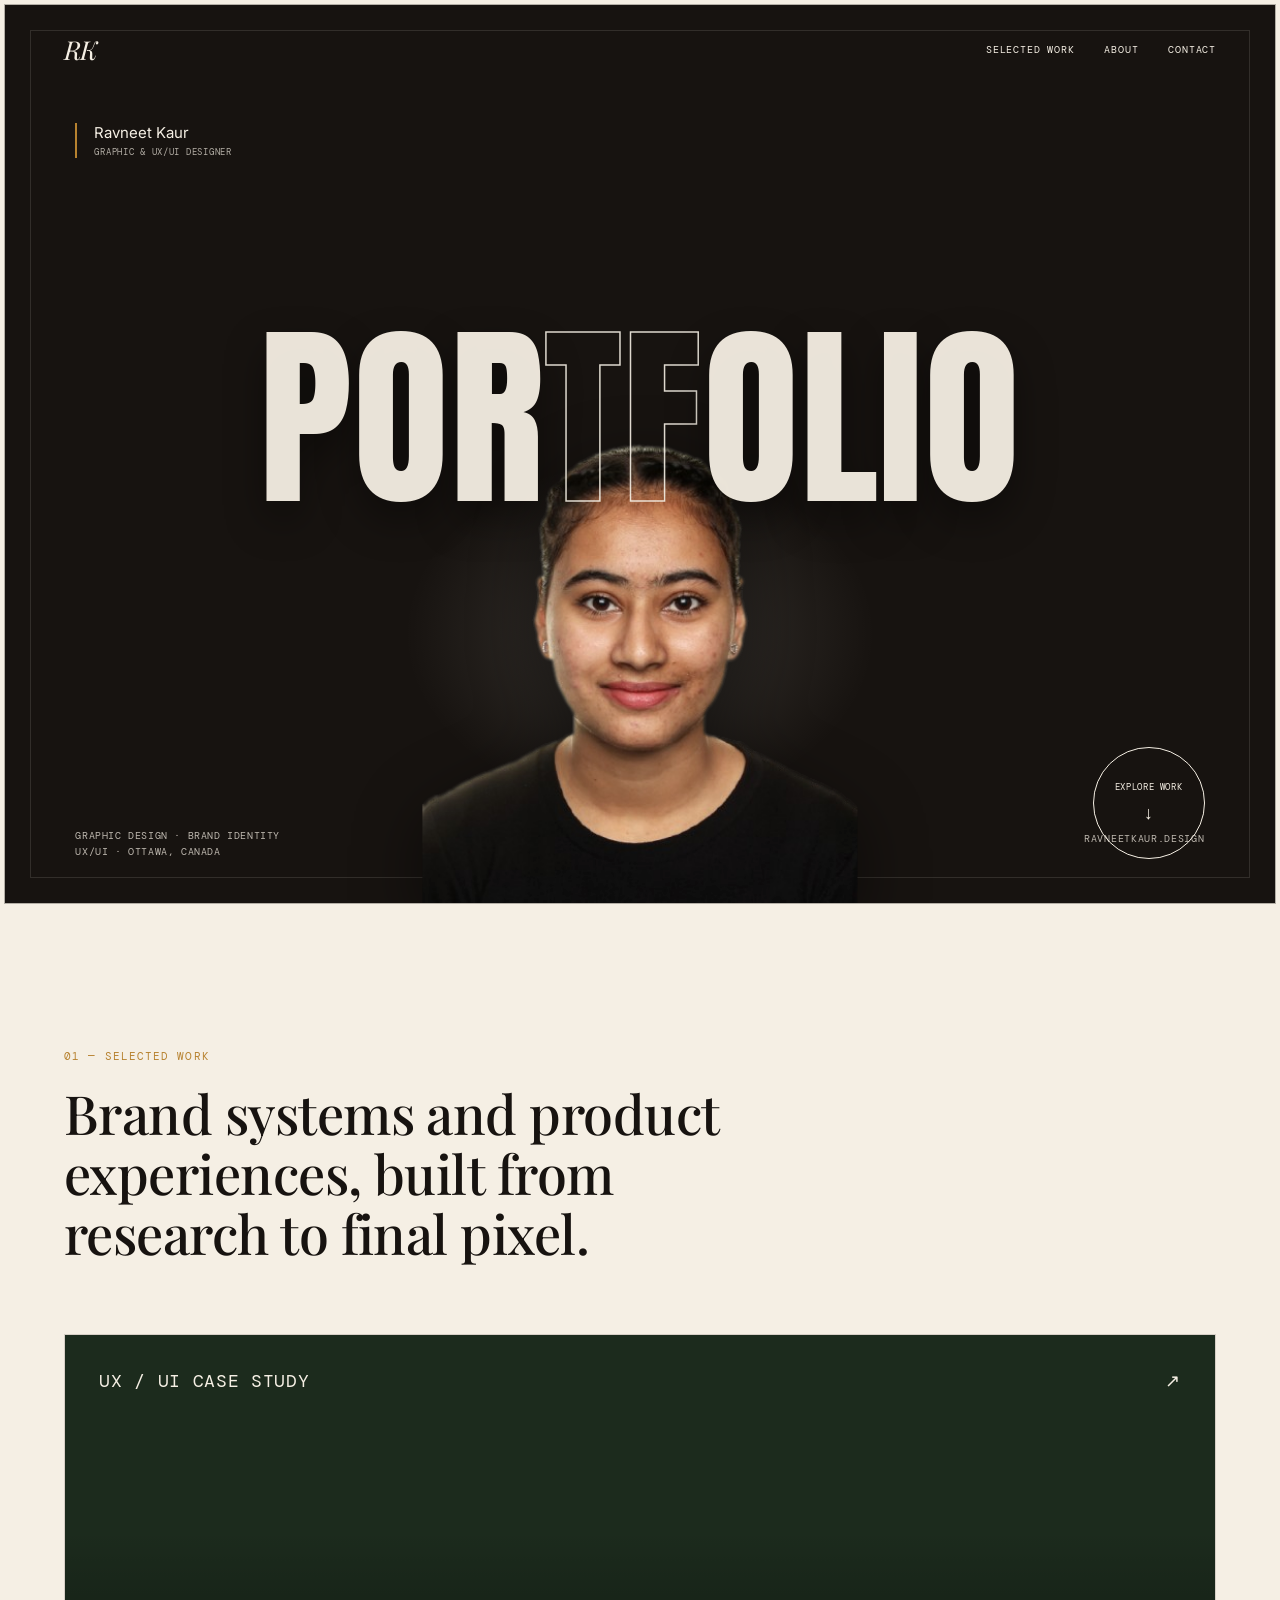
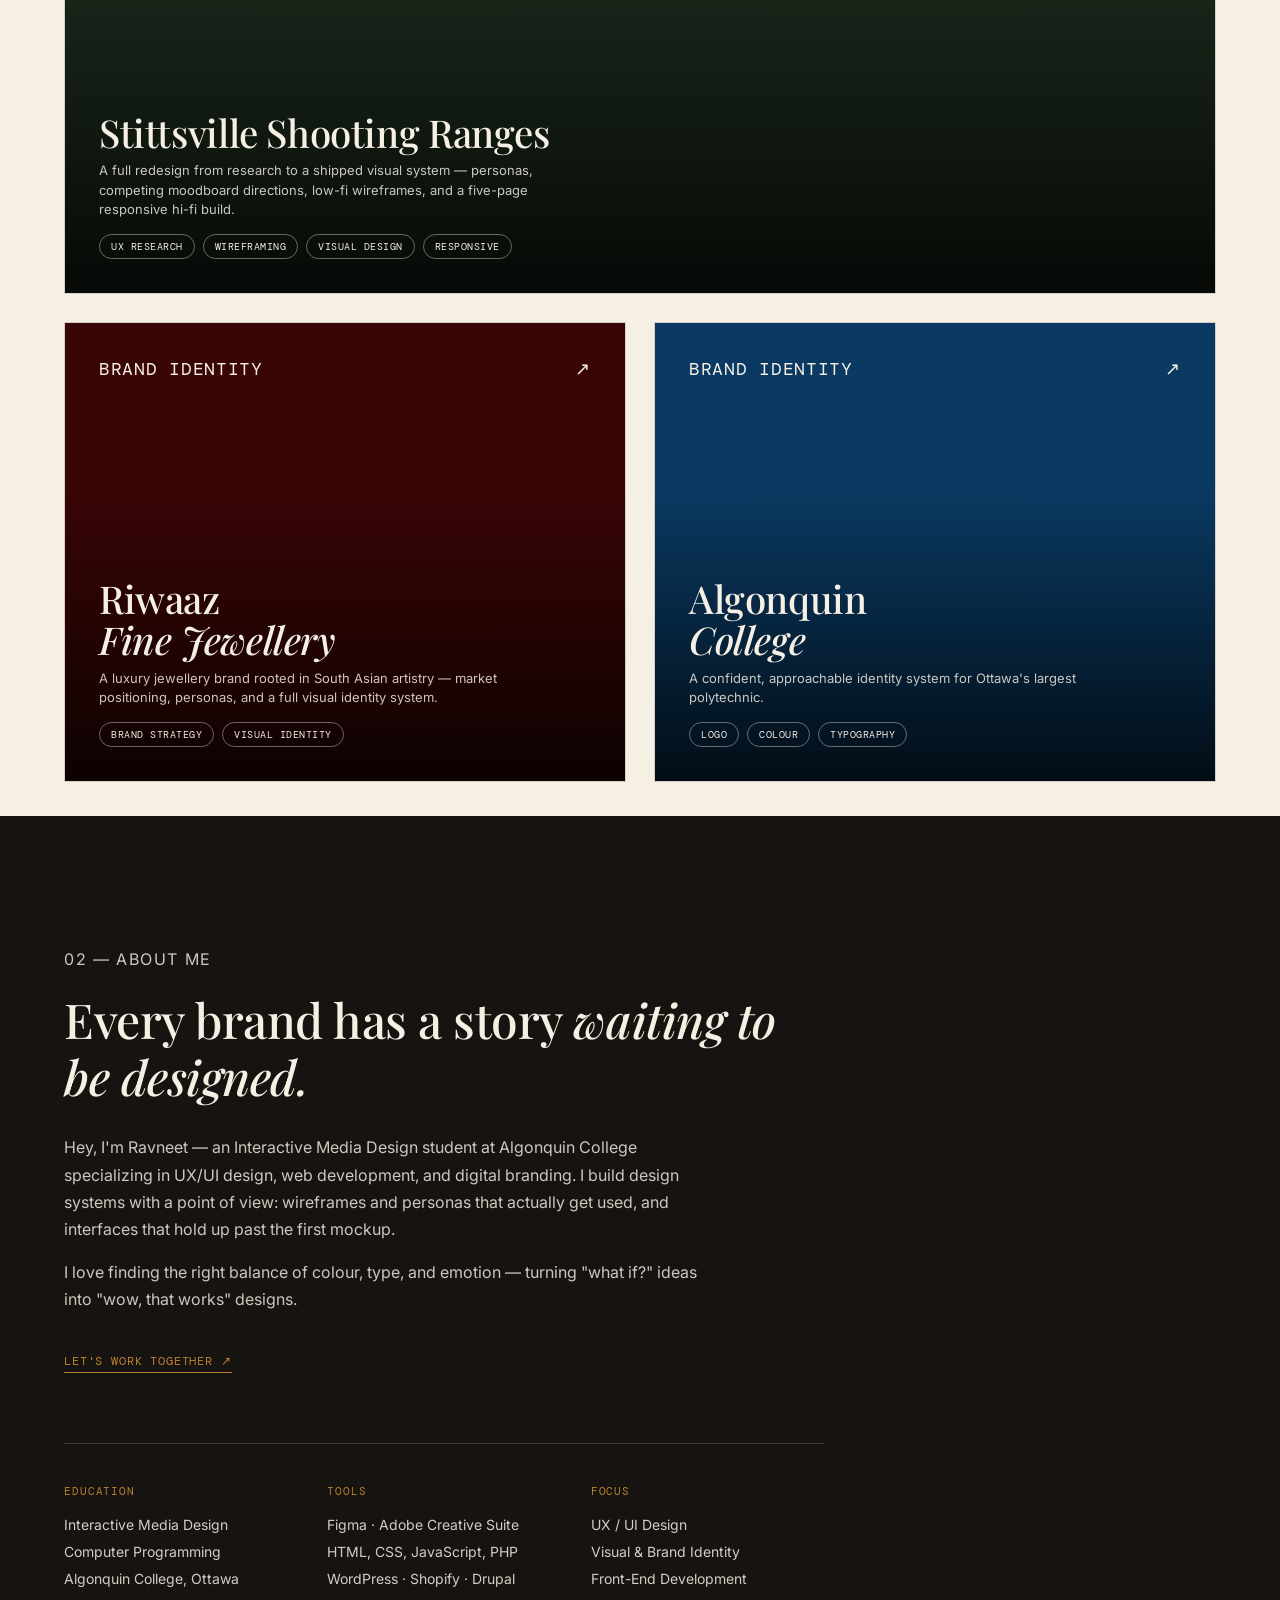
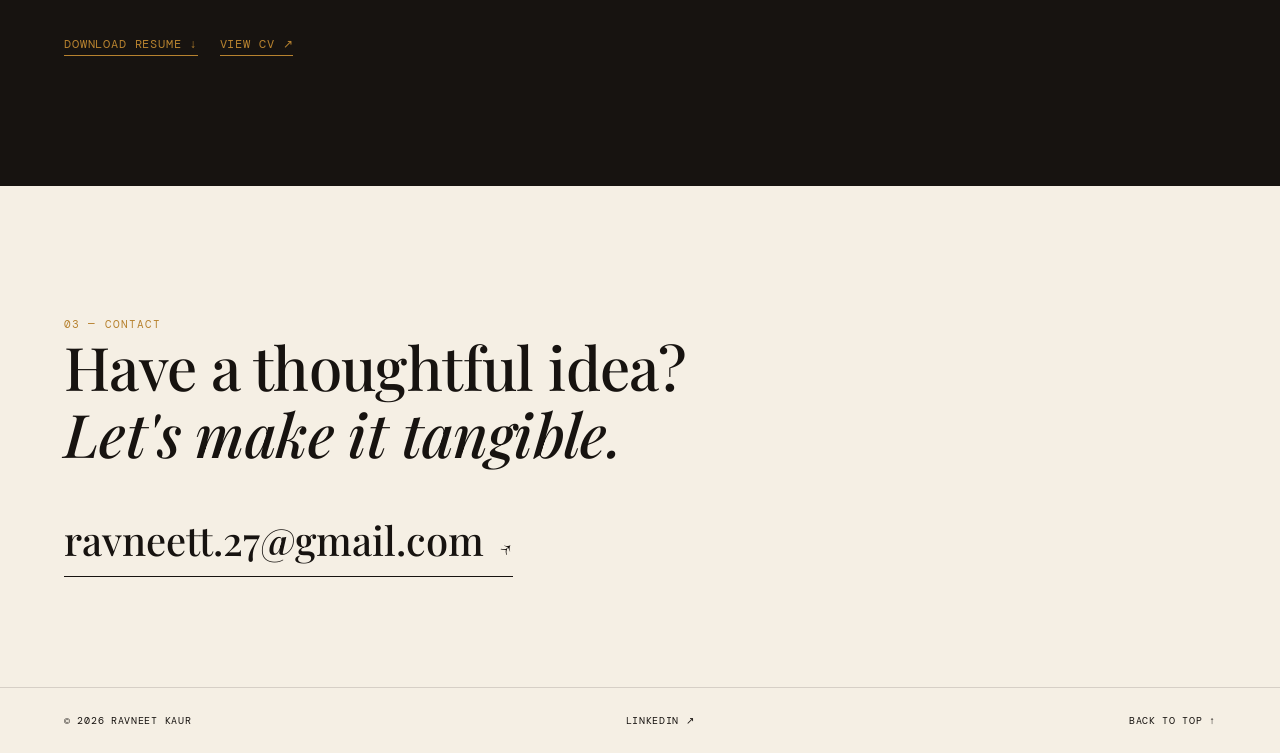
==== index.html @ 86ed1979 "another changes" ====
<!doctype html>
<html lang="en">
  <head>
    <meta charset="UTF-8" />
    <meta name="viewport" content="width=device-width, initial-scale=1.0" />
    <meta name="description" content="Ravneet Kaur — Graphic & UX/UI Designer in Ottawa." />
    <title>Ravneet Kaur — Graphic &amp; UX/UI Designer</title>
    <link rel="stylesheet" href="styles.css" />
  </head>
  <body>
    <header class="site-header is-dark">
      <a class="monogram" href="#top" aria-label="Ravneet Kaur home">RK</a>
      <button class="menu-toggle" aria-expanded="false" aria-controls="site-nav">Menu</button>
      <nav id="site-nav" class="site-nav" aria-label="Primary navigation">
        <a href="#work">Selected work</a>
        <a href="#about">About</a>
        <a href="#contact">Contact</a>
      </nav>
    </header>

    <main id="top">
      <section class="hero" aria-labelledby="hero-title">
        <p class="hero-kicker">Ravneet Kaur <span>Graphic &amp; UX/UI Designer</span></p>
        <h1 id="hero-title" class="hero-title">Por<span class="pt-outline">tf</span>olio</h1>
        <div class="hero-portrait">
          <img src="assets/ravneet-kaur-hero-cutout.png" alt="Portrait of Ravneet Kaur." />
        </div>
        <div class="hero-footer">
          <p>Graphic design · Brand identity<br />UX/UI · Ottawa, Canada</p>
          <a class="circle-link" href="#work">Explore work <span aria-hidden="true">↓</span></a>
        </div>
        <p class="hero-url">ravneetkaur.design</p>
      </section>

      <section id="work" class="work-section" aria-labelledby="work-title">
        <div class="section-heading">
          <p class="eyebrow">01 — Selected work</p>
          <h2 id="work-title">Brand systems and product experiences, built from research to final pixel.</h2>
        </div>

        <div class="work-grid">
          <a class="work-card wc-stittsville" href="work/stittsville-shooting-ranges.html">
            <div class="work-card-top">
              <span>UX / UI Case Study</span>
              <span aria-hidden="true">↗</span>
            </div>
            <div>
              <h3>Stittsville Shooting Ranges</h3>
              <p>A full redesign from research to a shipped visual system — personas, competing moodboard directions, low-fi wireframes, and a five-page responsive hi-fi build.</p>
              <div class="work-card-tags">
                <span>UX Research</span>
                <span>Wireframing</span>
                <span>Visual Design</span>
                <span>Responsive</span>
              </div>
            </div>
          </a>

          <a class="work-card wc-riwaaz" href="work/riwaaz.html">
            <div class="work-card-top">
              <span>Brand Identity</span>
              <span aria-hidden="true">↗</span>
            </div>
            <div>
              <h3>Riwaaz<br /><em>Fine Jewellery</em></h3>
              <p>A luxury jewellery brand rooted in South Asian artistry — market positioning, personas, and a full visual identity system.</p>
              <div class="work-card-tags">
                <span>Brand Strategy</span>
                <span>Visual Identity</span>
              </div>
            </div>
          </a>

          <a class="work-card wc-algonquin" href="work/algonquin-college.html">
            <div class="work-card-top">
              <span>Brand Identity</span>
              <span aria-hidden="true">↗</span>
            </div>
            <div>
              <h3>Algonquin<br /><em>College</em></h3>
              <p>A confident, approachable identity system for Ottawa's largest polytechnic.</p>
              <div class="work-card-tags">
                <span>Logo</span>
                <span>Colour</span>
                <span>Typography</span>
              </div>
            </div>
          </a>
        </div>
      </section>

      <section id="about" class="about-section" aria-labelledby="about-title">
        <div class="about-copy">
          <p class="eyebrow">02 — About me</p>
          <h2 id="about-title">Every brand has a story <em>waiting to be designed.</em></h2>
          <p>Hey, I'm Ravneet — an Interactive Media Design student at Algonquin College specializing in UX/UI design, web development, and digital branding. I build design systems with a point of view: wireframes and personas that actually get used, and interfaces that hold up past the first mockup.</p>
          <p>I love finding the right balance of colour, type, and emotion — turning "what if?" ideas into "wow, that works" designs.</p>
          <a class="text-link" href="mailto:ravneett.27@gmail.com">Let's work together <span>↗</span></a>

          <div class="about-meta">
            <div>
              <h4>Education</h4>
              <ul>
                <li>Interactive Media Design</li>
                <li>Computer Programming</li>
                <li>Algonquin College, Ottawa</li>
              </ul>
            </div>
            <div>
              <h4>Tools</h4>
              <ul>
                <li>Figma · Adobe Creative Suite</li>
                <li>HTML, CSS, JavaScript, PHP</li>
                <li>WordPress · Shopify · Drupal</li>
              </ul>
            </div>
            <div>
              <h4>Focus</h4>
              <ul>
                <li>UX / UI Design</li>
                <li>Visual &amp; Brand Identity</li>
                <li>Front-End Development</li>
              </ul>
            </div>
          </div>

          <div class="document-links" aria-label="Professional documents">
            <a class="text-link" href="assets/ravneet-kaur-resume.pdf" target="_blank" rel="noopener">Download resume <span>↓</span></a>
            <a class="text-link" href="assets/ravneet-kaur-cv.pdf" target="_blank" rel="noopener">View CV <span>↗</span></a>
          </div>
        </div>
      </section>

      <section id="contact" class="contact-section" aria-labelledby="contact-title">
        <p class="eyebrow">03 — Contact</p>
        <h2 id="contact-title">Have a thoughtful idea?<br /><em>Let's make it tangible.</em></h2>
        <a class="contact-email" href="mailto:ravneett.27@gmail.com">ravneett.27@gmail.com <span>↗</span></a>
      </section>
    </main>

    <footer>
      <p>© <span id="year"></span> Ravneet Kaur</p>
      <a href="https://www.linkedin.com/in/ravneetkaur2709" target="_blank" rel="noopener">LinkedIn <span>↗</span></a>
      <a href="#top">Back to top ↑</a>
    </footer>
    <script src="script.js"></script>
  </body>
</html>
---- styles.css ----
@import url('https://fonts.googleapis.com/css2?family=Anton&family=Playfair+Display:ital,wght@0,400..900;1,400..900&family=Inter:ital,wght@0,300..800;1,300..800&family=DM+Mono:wght@400;500&display=swap');

:root {
    --ink: #171310;
    --paper: #f5efe4;
    --paper-dim: #ece4d4;
    --gold: #b7822f;
    --line: rgba(23, 19, 16, .14);
    --display: "Playfair Display", Georgia, serif;
    --hero-display: "Anton", "Arial Narrow", Impact, sans-serif;
    --sans: "Inter", "Helvetica Neue", Arial, sans-serif;
    --mono: "DM Mono", monospace;
}

* {
    box-sizing: border-box;
}

html {
    scroll-behavior: smooth;
}

body {
    margin: 0;
    background: var(--paper);
    color: var(--ink);
    font-family: var(--sans);
    font-size: 16px;
    overflow-x: hidden;
}

a {
    color: inherit;
    text-decoration: none;
}

img {
    max-width: 100%;
    display: block;
}

h1, h2, h3, h4, p {
    margin-top: 0;
}

h1, h2, h3, h4 {
    font-family: var(--display);
    font-weight: 500;
    letter-spacing: -.01em;
}

em {
    font-style: italic;
    font-weight: 500;
}

.eyebrow {
    font-family: var(--mono);
    font-size: 11px;
    letter-spacing: .1em;
    line-height: 1.5;
    text-transform: uppercase;
    margin: 0;
    color: var(--gold);
}

/* ---------- Header ---------- */

.site-header {
    min-height: 90px;
    padding: 24px 5vw;
    display: flex;
    align-items: center;
    justify-content: space-between;
    position: absolute;
    width: 100%;
    z-index: 20;
}

.site-header.is-dark {
    color: var(--paper);
}

.site-header.is-static {
    position: static;
    color: var(--ink);
    border-bottom: 1px solid var(--line);
}

.monogram {
    font-family: var(--display);
    font-size: 26px;
    font-style: italic;
    letter-spacing: -1px;
}

.site-nav {
    display: flex;
    gap: 30px;
    font-family: var(--mono);
    font-size: 10px;
    text-transform: uppercase;
    letter-spacing: .08em;
}

.site-nav a:hover,
footer a:hover {
    color: var(--gold);
}

.menu-toggle {
    display: none;
}

/* ---------- Buttons / links ---------- */

.text-link {
    display: inline-flex;
    align-items: center;
    gap: 8px;
    font: 12px var(--mono);
    text-transform: uppercase;
    letter-spacing: .07em;
    border-bottom: 1px solid currentColor;
    padding-bottom: 3px;
    width: fit-content;
}

.text-link span {
    transition: transform .25s;
}

.text-link:hover span {
    transform: translate(2px, -2px);
}

.circle-link {
    width: 112px;
    height: 112px;
    border: 1px solid currentColor;
    border-radius: 50%;
    display: flex;
    flex-direction: column;
    align-items: center;
    justify-content: center;
    gap: 8px;
    text-transform: uppercase;
    font: 9px var(--mono);
    letter-spacing: .07em;
    transition: .3s;
    flex-shrink: 0;
}

.circle-link span {
    font-size: 18px;
}

.circle-link:hover {
    background: currentColor;
}

.circle-link:hover span:first-child,
.hero .circle-link:hover {
    color: var(--ink);
}

/* ---------- Hero ---------- */

.hero {
    min-height: 100svh;
    margin: 4px;
    padding: 118px 5.5vw 44px;
    display: flex;
    flex-direction: column;
    justify-content: space-between;
    position: relative;
    isolation: isolate;
    background: #171310;
    color: var(--paper);
    overflow: hidden;
    border: 1px solid rgba(245, 239, 228, .7);
}

.hero:before {
    content: "";
    position: absolute;
    inset: 25px;
    border: 1px solid rgba(245, 239, 228, .12);
    pointer-events: none;
}

.hero-kicker,
.hero-footer,
.hero-url {
    position: relative;
    z-index: 3;
}

.hero-kicker {
    margin: 0;
    padding-left: 17px;
    font: 15px var(--sans);
    border-left: 2px solid var(--gold);
}

.hero-kicker span {
    display: block;
    margin-top: 4px;
    font: 9px var(--mono);
    text-transform: uppercase;
    letter-spacing: .08em;
    color: rgba(245, 239, 228, .7);
}

.hero-title {
    position: absolute;
    z-index: 2;
    left: 50%;
    top: 46%;
    transform: translate(-50%, -50%);
    width: 100%;
    margin: 0;
    max-width: none;
    white-space: nowrap;
    text-align: center;
    font: 400 clamp(70px, 15.4vw, 232px)/.78 var(--hero-display);
    letter-spacing: .004em;
    text-transform: uppercase;
    color: rgba(245, 239, 228, .95);
    text-shadow: 0 18px 40px rgba(0, 0, 0, .4);
}

.hero-title .pt-outline {
    color: transparent;
    -webkit-text-stroke: 1.5px rgba(245, 239, 228, .9);
    text-shadow: none;
}

.hero-footer {
    display: flex;
    justify-content: space-between;
    align-items: end;
    gap: 30px;
    width: 100%;
}

.hero-footer>p {
    font: 10px/1.55 var(--mono);
    text-transform: uppercase;
    letter-spacing: .06em;
    max-width: 310px;
    margin: 0;
    color: rgba(245, 239, 228, .75);
}

.hero-portrait {
    position: absolute;
    z-index: 1;
    left: 50%;
    bottom: 0;
    width: clamp(300px, 34vw, 500px);
    aspect-ratio: 421 / 457;
    transform: translateX(-50%);
}

.hero-portrait:before {
    content: "";
    position: absolute;
    z-index: -1;
    inset: -8% -25% 6%;
    background: radial-gradient(closest-side, rgba(245, 239, 228, .16), transparent 72%);
}

.hero-portrait img {
    width: 100%;
    height: 100%;
    object-fit: contain;
    object-position: center bottom;
    filter: saturate(.92) contrast(1.06) drop-shadow(0 20px 34px rgba(0, 0, 0, .48));
}

.hero-url {
    position: absolute;
    z-index: 3;
    right: 5.5vw;
    bottom: 58px;
    margin: 0;
    font: 10px var(--mono);
    text-transform: uppercase;
    letter-spacing: .07em;
    color: rgba(245, 239, 228, .75);
}

@media (max-width:900px) {
    .hero-title {
        top: auto;
        bottom: 221px;
        transform: translate(-50%, 50%);
    }

    .hero-portrait {
        width: 300px;
    }
}

/* ---------- Work grid (homepage) ---------- */

.work-section {
    padding: 140px 5vw 30px;
}

.section-heading {
    margin-bottom: 70px;
    max-width: 720px;
}

.section-heading h2 {
    font: 500 clamp(34px, 4.4vw, 54px)/1.12 var(--display);
    margin: 18px 0 0;
}

.work-grid {
    display: grid;
    grid-template-columns: repeat(2, 1fr);
    gap: 28px;
}

.work-card {
    position: relative;
    display: flex;
    flex-direction: column;
    justify-content: space-between;
    min-height: 460px;
    padding: 34px;
    border: 1px solid var(--line);
    overflow: hidden;
    isolation: isolate;
    color: var(--paper);
}

.work-card:first-child {
    grid-column: 1 / -1;
    min-height: 560px;
}

.work-card:before {
    content: "";
    position: absolute;
    inset: 0;
    z-index: -1;
    background: var(--card-bg, #171310) var(--card-image, none) center / cover no-repeat;
    transition: transform .6s cubic-bezier(.2, .7, .2, 1);
}

.work-card:after {
    content: "";
    position: absolute;
    inset: 0;
    z-index: -1;
    background: linear-gradient(180deg, rgba(0, 0, 0, 0) 35%, rgba(0, 0, 0, .78));
}

.work-card:hover:before {
    transform: scale(1.05);
}

.work-card-top {
    display: flex;
    justify-content: space-between;
    align-items: flex-start;
    font: 10px var(--mono);
    text-transform: uppercase;
    letter-spacing: .07em;
}

.work-card-top span {
    font-size: 18px;
    transition: transform .25s;
}

.work-card:hover .work-card-top span {
    transform: translate(3px, -3px);
}

.work-card h3 {
    font: 500 clamp(26px, 3vw, 40px)/1.08 var(--display);
    margin: 0 0 8px;
}

.work-card p {
    font: 13px/1.5 var(--sans);
    color: rgba(245, 239, 228, .82);
    max-width: 440px;
    margin: 0;
}

.work-card-tags {
    display: flex;
    flex-wrap: wrap;
    gap: 8px;
    margin-top: 14px;
}

.work-card-tags span {
    font: 10px var(--mono);
    text-transform: uppercase;
    letter-spacing: .05em;
    border: 1px solid rgba(245, 239, 228, .4);
    border-radius: 999px;
    padding: 5px 11px;
}

.wc-riwaaz { --card-bg: #3a0505; }
.wc-algonquin { --card-bg: #0a3a63; }
.wc-stittsville { --card-bg: #1c2b1d; }

/* ---------- About / Contact ---------- */

.about-section {
    padding: 130px 5vw;
    background: #171310;
    color: var(--paper);
    margin-top: 4px;
}

.about-copy {
    max-width: 760px;
}

.about-copy h2 {
    font: 500 clamp(30px, 4vw, 48px)/1.18 var(--display);
    margin: 18px 0 30px;
}

.about-copy p {
    font: 16px/1.7 var(--sans);
    color: rgba(245, 239, 228, .82);
    max-width: 640px;
}

.about-copy .text-link {
    margin-top: 24px;
    color: var(--gold);
}

.about-meta {
    display: grid;
    grid-template-columns: repeat(3, 1fr);
    gap: 30px;
    margin-top: 70px;
    padding-top: 40px;
    border-top: 1px solid rgba(245, 239, 228, .18);
}

.about-meta h4 {
    font: 11px var(--mono);
    text-transform: uppercase;
    letter-spacing: .08em;
    color: var(--gold);
    margin: 0 0 14px;
}

.about-meta ul {
    list-style: none;
    margin: 0;
    padding: 0;
    font: 14px/1.9 var(--sans);
    color: rgba(245, 239, 228, .85);
}

.document-links {
    margin-top: 44px;
    display: flex;
    gap: 22px;
    flex-wrap: wrap;
}

.document-links .text-link {
    color: var(--gold);
    margin-top: 0;
}

.contact-section {
    padding: 130px 5vw 110px;
    text-align: left;
}

.contact-section h2 {
    font: 500 clamp(32px, 5vw, 60px)/1.12 var(--display);
    margin-bottom: 46px;
    max-width: 900px;
}

.contact-email {
    display: inline-flex;
    align-items: baseline;
    gap: 14px;
    font: 500 clamp(24px, 4vw, 40px) var(--display);
    border-bottom: 1px solid var(--ink);
    padding-bottom: 10px;
}

.contact-email span {
    font-size: 22px;
}

footer {
    padding: 26px 5vw;
    display: flex;
    justify-content: space-between;
    align-items: center;
    font: 10px var(--mono);
    text-transform: uppercase;
    letter-spacing: .07em;
    border-top: 1px solid var(--line);
}

footer p {
    margin: 0;
}

/* ============================================================
   Case study pages
   ============================================================ */

.cs-header {
    padding: 160px 5vw 60px;
    max-width: 1100px;
}

.cs-header .eyebrow {
    margin-bottom: 22px;
}

.cs-header h1 {
    font: 500 clamp(40px, 7vw, 88px)/1.02 var(--display);
    margin: 0 0 30px;
}

.cs-header p.cs-dek {
    font: 18px/1.6 var(--sans);
    max-width: 640px;
    color: rgba(23, 19, 16, .72);
    margin: 0 0 40px;
}

.cs-meta {
    display: flex;
    flex-wrap: wrap;
    gap: 40px;
    padding-top: 30px;
    border-top: 1px solid var(--line);
}

.cs-meta div h4 {
    font: 10px var(--mono);
    text-transform: uppercase;
    letter-spacing: .08em;
    color: var(--gold);
    margin: 0 0 8px;
}

.cs-meta div p {
    font: 14px/1.5 var(--sans);
    margin: 0;
    max-width: 220px;
}

.cs-cover {
    margin: 0 5vw 0;
}

.cs-cover img {
    width: 100%;
    border: 1px solid var(--line);
}

.cs-section {
    padding: 100px 5vw;
    max-width: 1200px;
    margin: 0 auto;
}

.cs-section.is-wide {
    max-width: none;
}

.cs-section-head {
    max-width: 640px;
    margin-bottom: 50px;
}

.cs-section-head h2 {
    font: 500 clamp(28px, 3.6vw, 44px)/1.15 var(--display);
    margin: 16px 0 0;
}

.cs-section-head p {
    font: 16px/1.6 var(--sans);
    color: rgba(23, 19, 16, .72);
    margin-top: 16px;
}

.cs-prose {
    max-width: 720px;
    font: 17px/1.75 var(--sans);
    color: rgba(23, 19, 16, .8);
}

.cs-prose + .cs-prose {
    margin-top: 20px;
}

.cs-pullquote {
    font: italic 500 clamp(24px, 3vw, 36px)/1.4 var(--display);
    max-width: 820px;
    margin: 20px 0;
    color: var(--ink);
}

.cs-figure {
    margin: 0;
}

.cs-figure img {
    width: 100%;
    border: 1px solid var(--line);
}

.cs-figure figcaption {
    font: 11px var(--mono);
    text-transform: uppercase;
    letter-spacing: .06em;
    color: rgba(23, 19, 16, .55);
    margin-top: 14px;
}

.cs-gallery {
    display: grid;
    gap: 24px;
}

.cs-gallery.cols-2 { grid-template-columns: repeat(2, 1fr); }
.cs-gallery.cols-3 { grid-template-columns: repeat(3, 1fr); }

.cs-persona-grid {
    display: grid;
    grid-template-columns: repeat(3, 1fr);
    gap: 24px;
}

.cs-tags {
    display: flex;
    flex-wrap: wrap;
    gap: 8px;
    margin: 16px 0 20px;
}

.cs-tags span {
    font: 10px var(--mono);
    text-transform: uppercase;
    letter-spacing: .05em;
    border: 1px solid var(--line);
    border-radius: 999px;
    padding: 5px 11px;
    color: rgba(23, 19, 16, .65);
}

.cs-swatches {
    display: grid;
    grid-template-columns: repeat(auto-fit, minmax(150px, 1fr));
    gap: 20px;
}

.cs-swatch {
    border: 1px solid var(--line);
}

.cs-swatch-color {
    height: 110px;
}

.cs-swatch p {
    padding: 12px 14px;
    font: 12px var(--mono);
    margin: 0;
    text-transform: uppercase;
    letter-spacing: .04em;
}

.cs-next {
    padding: 100px 5vw;
    background: #171310;
    color: var(--paper);
    display: flex;
    justify-content: space-between;
    align-items: center;
    gap: 30px;
    flex-wrap: wrap;
}

.cs-next .eyebrow { color: var(--gold); }

.cs-next h3 {
    font: 500 clamp(28px, 4vw, 48px)/1.1 var(--display);
    margin: 12px 0 0;
}

/* project accent themes for case-study headers */
.cs-theme-riwaaz { background: #f3e9dd; }
.cs-theme-riwaaz .eyebrow { color: #800020; }
.cs-theme-riwaaz .cs-pullquote { color: #550000; }

.cs-theme-algonquin { background: #eef4f8; }
.cs-theme-algonquin .eyebrow { color: #0063b2; }
.cs-theme-algonquin .cs-pullquote { color: #0063b2; }

.cs-theme-stittsville { background: #eef1e9; }
.cs-theme-stittsville .eyebrow { color: #2f4a30; }
.cs-theme-stittsville .cs-pullquote { color: #2f4a30; }

/* ============================================================
   Responsive
   ============================================================ */

@media (max-width:900px) {
    .work-grid { grid-template-columns: 1fr; }
    .work-card:first-child { grid-column: auto; min-height: 460px; }
    .about-meta { grid-template-columns: 1fr; gap: 34px; }
    .cs-persona-grid { grid-template-columns: 1fr; }
    .cs-gallery.cols-2, .cs-gallery.cols-3 { grid-template-columns: 1fr; }
    .cs-meta { gap: 26px; }
}

@media (max-width:700px) {
    .site-header {
        min-height: 72px;
        padding: 17px 6vw;
    }

    .menu-toggle {
        display: block;
        border: 0;
        background: transparent;
        color: inherit;
        padding: 7px 0;
        font: 10px var(--mono);
        text-transform: uppercase;
        letter-spacing: .08em;
        cursor: pointer;
    }

    .site-nav {
        display: none;
        position: absolute;
        right: 6vw;
        top: 62px;
        background: var(--paper);
        color: var(--ink);
        padding: 18px;
        flex-direction: column;
        gap: 14px;
        z-index: 30;
    }

    .site-nav.open {
        display: flex;
    }

    .hero {
        min-height: 780px;
        margin: 3px;
        padding: 96px 7vw 28px;
    }

    .hero-title {
        bottom: 49vw;
        font-size: 16.5vw;
    }

    .hero-portrait {
        width: 66vw;
    }

    .hero-footer > p {
        font-size: 8px;
        max-width: 155px;
    }

    .circle-link {
        width: 76px;
        height: 76px;
        font-size: 7px;
    }

    .hero-url {
        display: none;
    }

    .work-section { padding: 85px 6vw 10px; }
    .about-section, .contact-section { padding: 80px 6vw; }
    .cs-header { padding: 120px 6vw 40px; }
    .cs-section { padding: 70px 6vw; }
    .cs-cover { margin: 0 3vw; }
    footer { padding: 20px 6vw; flex-wrap: wrap; gap: 14px; }
}
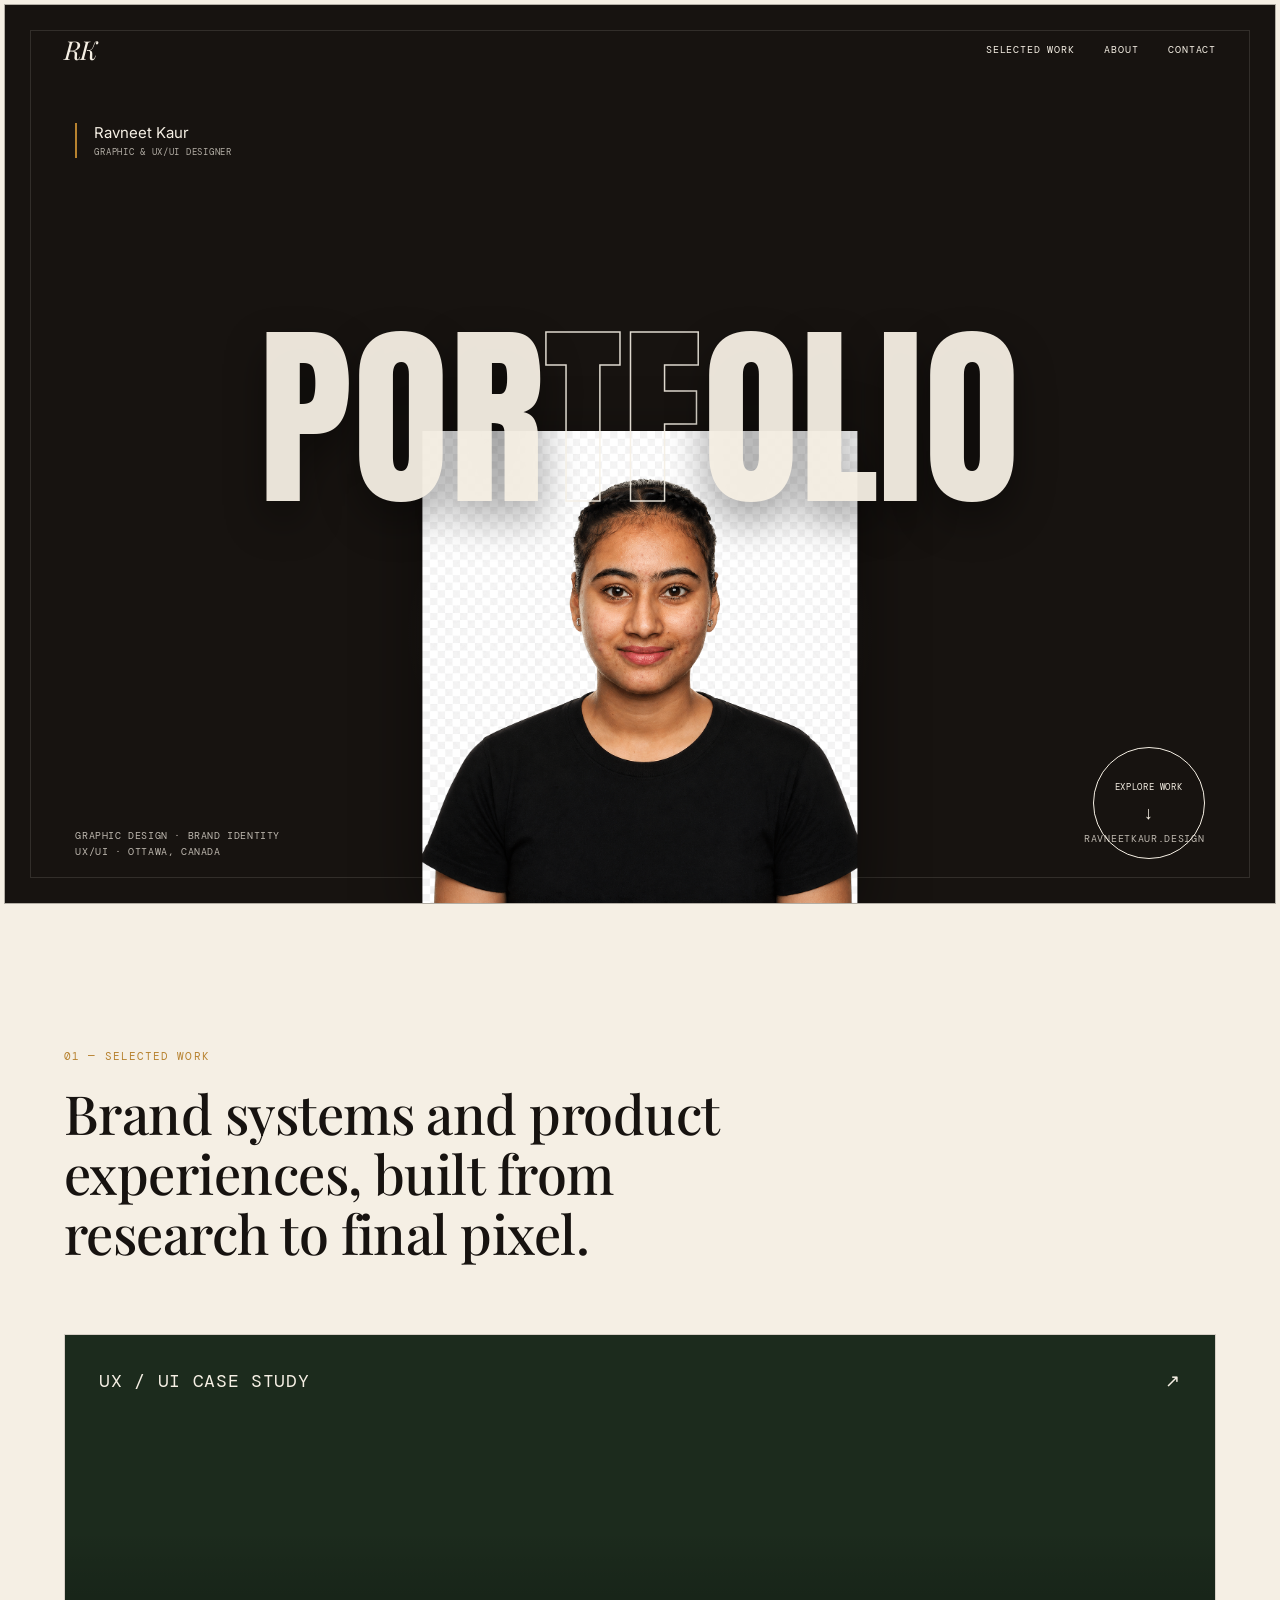
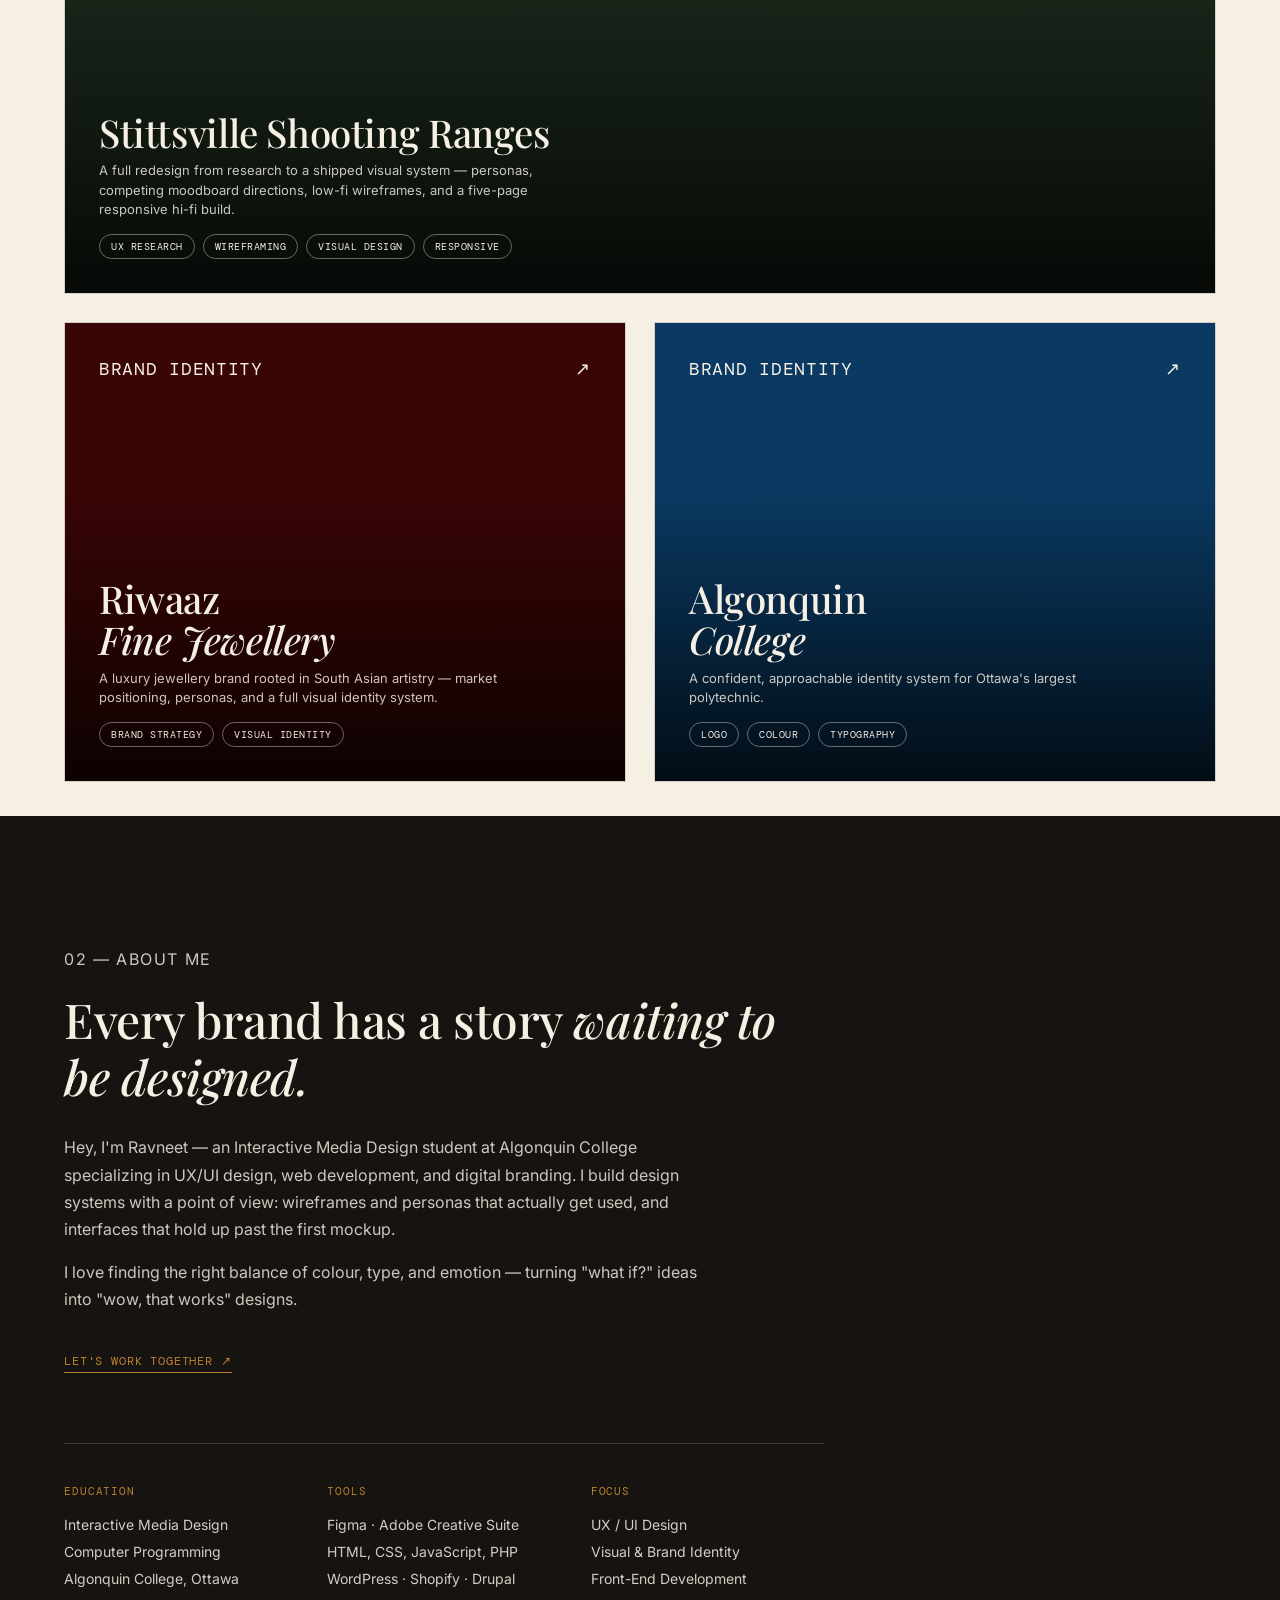
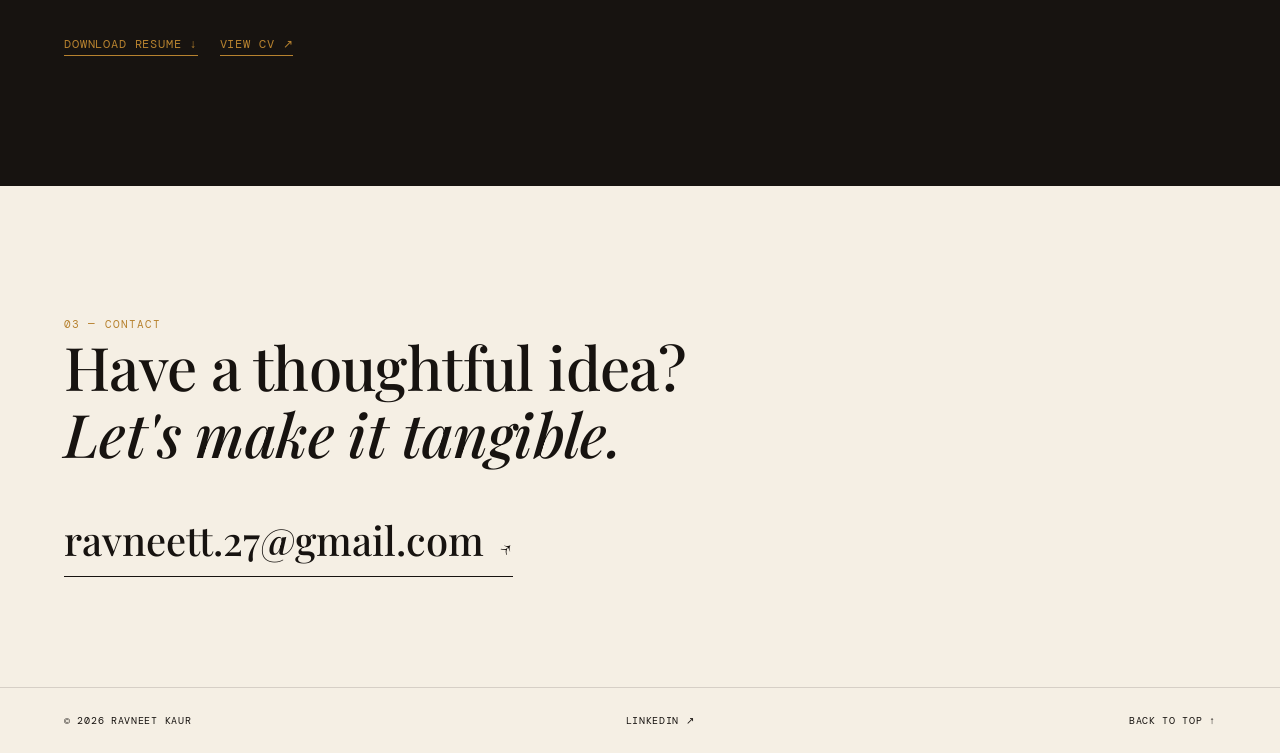
==== commit 254789bd: "new img added" ====
--- a/index.html
+++ b/index.html
@@ -1,148 +1,158 @@
 <!doctype html>
 <html lang="en">
-  <head>
-    <meta charset="UTF-8" />
-    <meta name="viewport" content="width=device-width, initial-scale=1.0" />
-    <meta name="description" content="Ravneet Kaur — Graphic & UX/UI Designer in Ottawa." />
-    <title>Ravneet Kaur — Graphic &amp; UX/UI Designer</title>
-    <link rel="stylesheet" href="styles.css" />
-  </head>
-  <body>
-    <header class="site-header is-dark">
-      <a class="monogram" href="#top" aria-label="Ravneet Kaur home">RK</a>
-      <button class="menu-toggle" aria-expanded="false" aria-controls="site-nav">Menu</button>
-      <nav id="site-nav" class="site-nav" aria-label="Primary navigation">
-        <a href="#work">Selected work</a>
-        <a href="#about">About</a>
-        <a href="#contact">Contact</a>
-      </nav>
-    </header>
 
-    <main id="top">
-      <section class="hero" aria-labelledby="hero-title">
-        <p class="hero-kicker">Ravneet Kaur <span>Graphic &amp; UX/UI Designer</span></p>
-        <h1 id="hero-title" class="hero-title">Por<span class="pt-outline">tf</span>olio</h1>
-        <div class="hero-portrait">
-          <img src="assets/ravneet-kaur-hero-cutout.png" alt="Portrait of Ravneet Kaur." />
-        </div>
-        <div class="hero-footer">
-          <p>Graphic design · Brand identity<br />UX/UI · Ottawa, Canada</p>
-          <a class="circle-link" href="#work">Explore work <span aria-hidden="true">↓</span></a>
-        </div>
-        <p class="hero-url">ravneetkaur.design</p>
-      </section>
+<head>
+  <meta charset="UTF-8" />
+  <meta name="viewport" content="width=device-width, initial-scale=1.0" />
+  <meta name="description" content="Ravneet Kaur — Graphic & UX/UI Designer in Ottawa." />
+  <title>Ravneet Kaur — Graphic &amp; UX/UI Designer</title>
+  <link rel="stylesheet" href="styles.css" />
+</head>
 
-      <section id="work" class="work-section" aria-labelledby="work-title">
-        <div class="section-heading">
-          <p class="eyebrow">01 — Selected work</p>
-          <h2 id="work-title">Brand systems and product experiences, built from research to final pixel.</h2>
+<body>
+  <header class="site-header is-dark">
+    <a class="monogram" href="#top" aria-label="Ravneet Kaur home">RK</a>
+    <button class="menu-toggle" aria-expanded="false" aria-controls="site-nav">Menu</button>
+    <nav id="site-nav" class="site-nav" aria-label="Primary navigation">
+      <a href="#work">Selected work</a>
+      <a href="#about">About</a>
+      <a href="#contact">Contact</a>
+    </nav>
+  </header>
+
+  <main id="top">
+    <section class="hero" aria-labelledby="hero-title">
+      <p class="hero-kicker">Ravneet Kaur <span>Graphic &amp; UX/UI Designer</span></p>
+      <h1 id="hero-title" class="hero-title">Por<span class="pt-outline">tf</span>olio</h1>
+      <div class="hero-portrait">
+        <img src="assets/ravneet-kaur.png" alt="Portrait of Ravneet Kaur." />
+      </div>
+      <div class="hero-footer">
+        <p>Graphic design · Brand identity<br />UX/UI · Ottawa, Canada</p>
+        <a class="circle-link" href="#work">Explore work <span aria-hidden="true">↓</span></a>
+      </div>
+      <p class="hero-url">ravneetkaur.design</p>
+    </section>
+
+    <section id="work" class="work-section" aria-labelledby="work-title">
+      <div class="section-heading">
+        <p class="eyebrow">01 — Selected work</p>
+        <h2 id="work-title">Brand systems and product experiences, built from research to final pixel.</h2>
+      </div>
+
+      <div class="work-grid">
+        <a class="work-card wc-stittsville" href="work/stittsville-shooting-ranges.html">
+          <div class="work-card-top">
+            <span>UX / UI Case Study</span>
+            <span aria-hidden="true">↗</span>
+          </div>
+          <div>
+            <h3>Stittsville Shooting Ranges</h3>
+            <p>A full redesign from research to a shipped visual system — personas, competing moodboard directions,
+              low-fi wireframes, and a five-page responsive hi-fi build.</p>
+            <div class="work-card-tags">
+              <span>UX Research</span>
+              <span>Wireframing</span>
+              <span>Visual Design</span>
+              <span>Responsive</span>
+            </div>
+          </div>
+        </a>
+
+        <a class="work-card wc-riwaaz" href="work/riwaaz.html">
+          <div class="work-card-top">
+            <span>Brand Identity</span>
+            <span aria-hidden="true">↗</span>
+          </div>
+          <div>
+            <h3>Riwaaz<br /><em>Fine Jewellery</em></h3>
+            <p>A luxury jewellery brand rooted in South Asian artistry — market positioning, personas, and a full visual
+              identity system.</p>
+            <div class="work-card-tags">
+              <span>Brand Strategy</span>
+              <span>Visual Identity</span>
+            </div>
+          </div>
+        </a>
+
+        <a class="work-card wc-algonquin" href="work/algonquin-college.html">
+          <div class="work-card-top">
+            <span>Brand Identity</span>
+            <span aria-hidden="true">↗</span>
+          </div>
+          <div>
+            <h3>Algonquin<br /><em>College</em></h3>
+            <p>A confident, approachable identity system for Ottawa's largest polytechnic.</p>
+            <div class="work-card-tags">
+              <span>Logo</span>
+              <span>Colour</span>
+              <span>Typography</span>
+            </div>
+          </div>
+        </a>
+      </div>
+    </section>
+
+    <section id="about" class="about-section" aria-labelledby="about-title">
+      <div class="about-copy">
+        <p class="eyebrow">02 — About me</p>
+        <h2 id="about-title">Every brand has a story <em>waiting to be designed.</em></h2>
+        <p>Hey, I'm Ravneet — an Interactive Media Design student at Algonquin College specializing in UX/UI design, web
+          development, and digital branding. I build design systems with a point of view: wireframes and personas that
+          actually get used, and interfaces that hold up past the first mockup.</p>
+        <p>I love finding the right balance of colour, type, and emotion — turning "what if?" ideas into "wow, that
+          works" designs.</p>
+        <a class="text-link" href="mailto:ravneett.27@gmail.com">Let's work together <span>↗</span></a>
+
+        <div class="about-meta">
+          <div>
+            <h4>Education</h4>
+            <ul>
+              <li>Interactive Media Design</li>
+              <li>Computer Programming</li>
+              <li>Algonquin College, Ottawa</li>
+            </ul>
+          </div>
+          <div>
+            <h4>Tools</h4>
+            <ul>
+              <li>Figma · Adobe Creative Suite</li>
+              <li>HTML, CSS, JavaScript, PHP</li>
+              <li>WordPress · Shopify · Drupal</li>
+            </ul>
+          </div>
+          <div>
+            <h4>Focus</h4>
+            <ul>
+              <li>UX / UI Design</li>
+              <li>Visual &amp; Brand Identity</li>
+              <li>Front-End Development</li>
+            </ul>
+          </div>
         </div>
 
-        <div class="work-grid">
-          <a class="work-card wc-stittsville" href="work/stittsville-shooting-ranges.html">
-            <div class="work-card-top">
-              <span>UX / UI Case Study</span>
-              <span aria-hidden="true">↗</span>
-            </div>
-            <div>
-              <h3>Stittsville Shooting Ranges</h3>
-              <p>A full redesign from research to a shipped visual system — personas, competing moodboard directions, low-fi wireframes, and a five-page responsive hi-fi build.</p>
-              <div class="work-card-tags">
-                <span>UX Research</span>
-                <span>Wireframing</span>
-                <span>Visual Design</span>
-                <span>Responsive</span>
-              </div>
-            </div>
-          </a>
+        <div class="document-links" aria-label="Professional documents">
+          <a class="text-link" href="assets/ravneet-kaur-resume.pdf" target="_blank" rel="noopener">Download resume
+            <span>↓</span></a>
+          <a class="text-link" href="assets/ravneet-kaur-cv.pdf" target="_blank" rel="noopener">View CV
+            <span>↗</span></a>
+        </div>
+      </div>
+    </section>
 
-          <a class="work-card wc-riwaaz" href="work/riwaaz.html">
-            <div class="work-card-top">
-              <span>Brand Identity</span>
-              <span aria-hidden="true">↗</span>
-            </div>
-            <div>
-              <h3>Riwaaz<br /><em>Fine Jewellery</em></h3>
-              <p>A luxury jewellery brand rooted in South Asian artistry — market positioning, personas, and a full visual identity system.</p>
-              <div class="work-card-tags">
-                <span>Brand Strategy</span>
-                <span>Visual Identity</span>
-              </div>
-            </div>
-          </a>
+    <section id="contact" class="contact-section" aria-labelledby="contact-title">
+      <p class="eyebrow">03 — Contact</p>
+      <h2 id="contact-title">Have a thoughtful idea?<br /><em>Let's make it tangible.</em></h2>
+      <a class="contact-email" href="mailto:ravneett.27@gmail.com">ravneett.27@gmail.com <span>↗</span></a>
+    </section>
+  </main>
 
-          <a class="work-card wc-algonquin" href="work/algonquin-college.html">
-            <div class="work-card-top">
-              <span>Brand Identity</span>
-              <span aria-hidden="true">↗</span>
-            </div>
-            <div>
-              <h3>Algonquin<br /><em>College</em></h3>
-              <p>A confident, approachable identity system for Ottawa's largest polytechnic.</p>
-              <div class="work-card-tags">
-                <span>Logo</span>
-                <span>Colour</span>
-                <span>Typography</span>
-              </div>
-            </div>
-          </a>
-        </div>
-      </section>
+  <footer>
+    <p>© <span id="year"></span> Ravneet Kaur</p>
+    <a href="https://www.linkedin.com/in/ravneetkaur2709" target="_blank" rel="noopener">LinkedIn <span>↗</span></a>
+    <a href="#top">Back to top ↑</a>
+  </footer>
+  <script src="script.js"></script>
+</body>
 
-      <section id="about" class="about-section" aria-labelledby="about-title">
-        <div class="about-copy">
-          <p class="eyebrow">02 — About me</p>
-          <h2 id="about-title">Every brand has a story <em>waiting to be designed.</em></h2>
-          <p>Hey, I'm Ravneet — an Interactive Media Design student at Algonquin College specializing in UX/UI design, web development, and digital branding. I build design systems with a point of view: wireframes and personas that actually get used, and interfaces that hold up past the first mockup.</p>
-          <p>I love finding the right balance of colour, type, and emotion — turning "what if?" ideas into "wow, that works" designs.</p>
-          <a class="text-link" href="mailto:ravneett.27@gmail.com">Let's work together <span>↗</span></a>
-
-          <div class="about-meta">
-            <div>
-              <h4>Education</h4>
-              <ul>
-                <li>Interactive Media Design</li>
-                <li>Computer Programming</li>
-                <li>Algonquin College, Ottawa</li>
-              </ul>
-            </div>
-            <div>
-              <h4>Tools</h4>
-              <ul>
-                <li>Figma · Adobe Creative Suite</li>
-                <li>HTML, CSS, JavaScript, PHP</li>
-                <li>WordPress · Shopify · Drupal</li>
-              </ul>
-            </div>
-            <div>
-              <h4>Focus</h4>
-              <ul>
-                <li>UX / UI Design</li>
-                <li>Visual &amp; Brand Identity</li>
-                <li>Front-End Development</li>
-              </ul>
-            </div>
-          </div>
-
-          <div class="document-links" aria-label="Professional documents">
-            <a class="text-link" href="assets/ravneet-kaur-resume.pdf" target="_blank" rel="noopener">Download resume <span>↓</span></a>
-            <a class="text-link" href="assets/ravneet-kaur-cv.pdf" target="_blank" rel="noopener">View CV <span>↗</span></a>
-          </div>
-        </div>
-      </section>
-
-      <section id="contact" class="contact-section" aria-labelledby="contact-title">
-        <p class="eyebrow">03 — Contact</p>
-        <h2 id="contact-title">Have a thoughtful idea?<br /><em>Let's make it tangible.</em></h2>
-        <a class="contact-email" href="mailto:ravneett.27@gmail.com">ravneett.27@gmail.com <span>↗</span></a>
-      </section>
-    </main>
-
-    <footer>
-      <p>© <span id="year"></span> Ravneet Kaur</p>
-      <a href="https://www.linkedin.com/in/ravneetkaur2709" target="_blank" rel="noopener">LinkedIn <span>↗</span></a>
-      <a href="#top">Back to top ↑</a>
-    </footer>
-    <script src="script.js"></script>
-  </body>
-</html>
+</html>
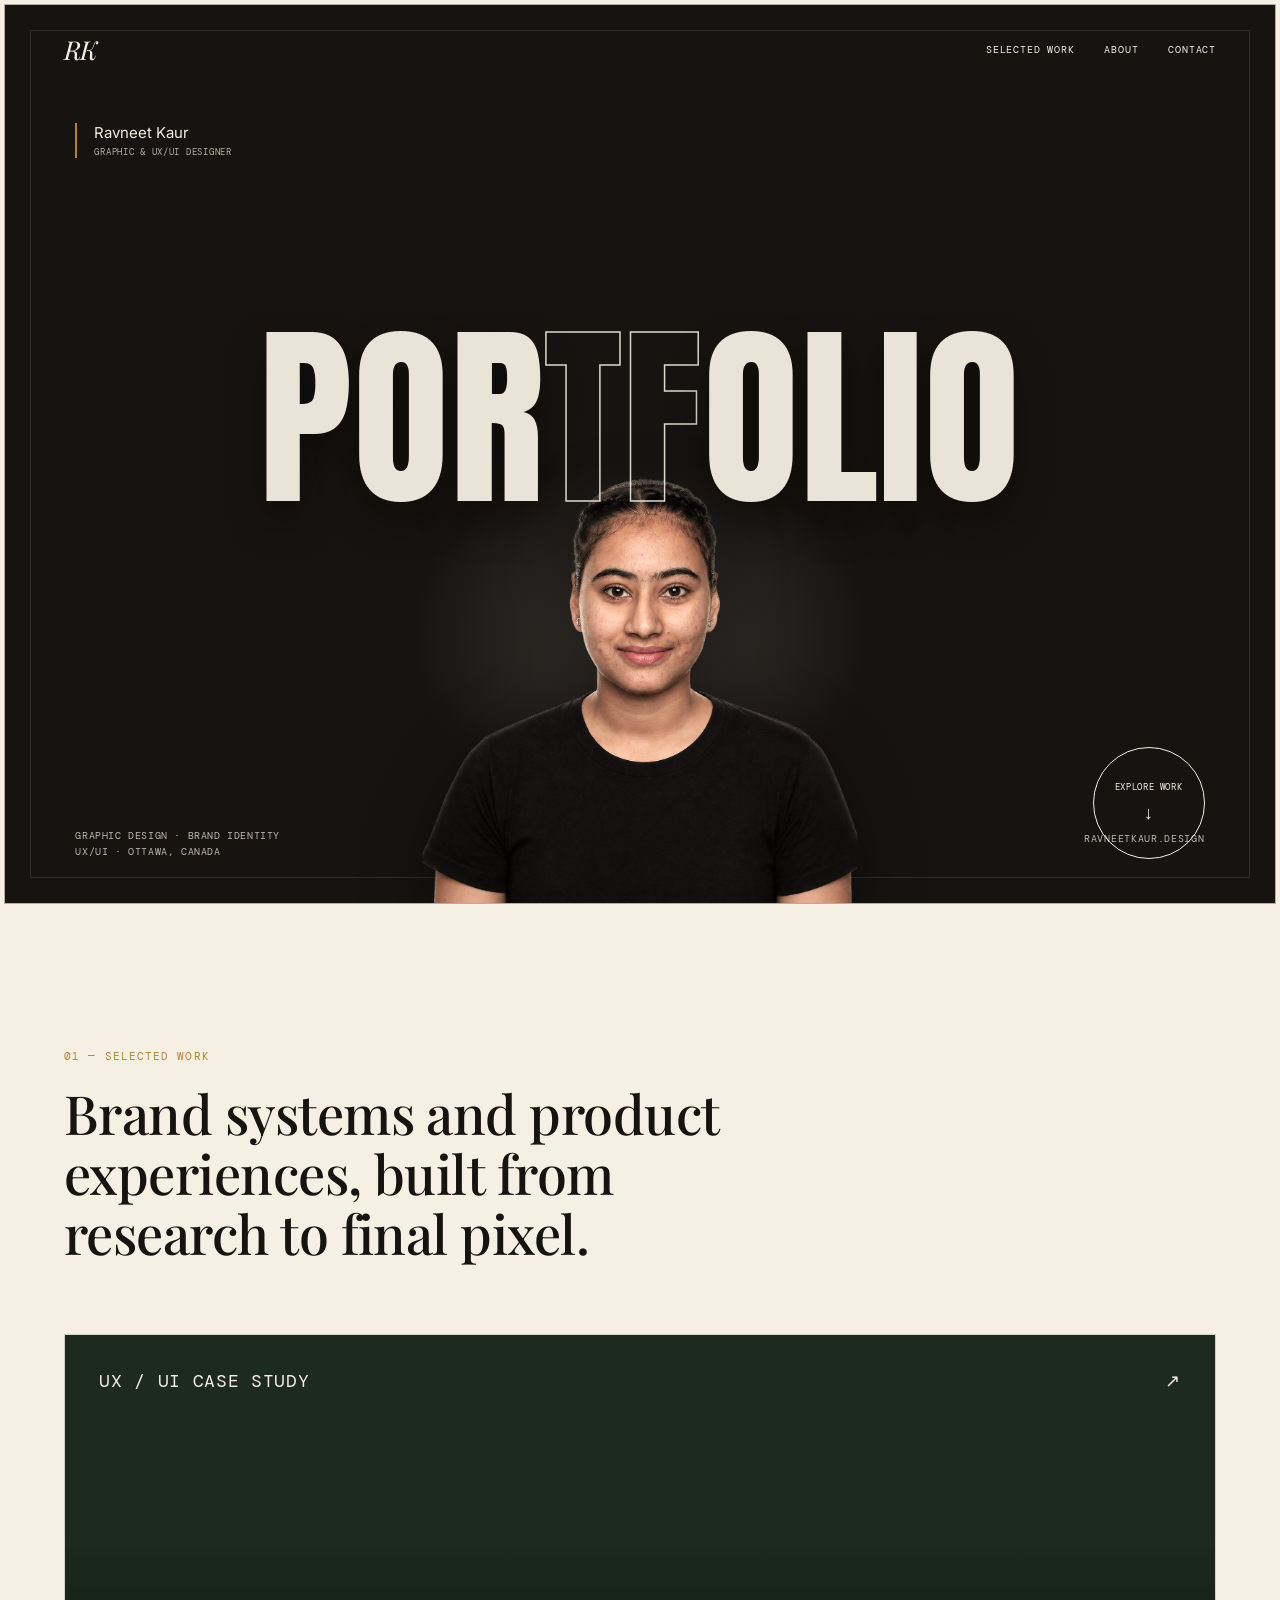
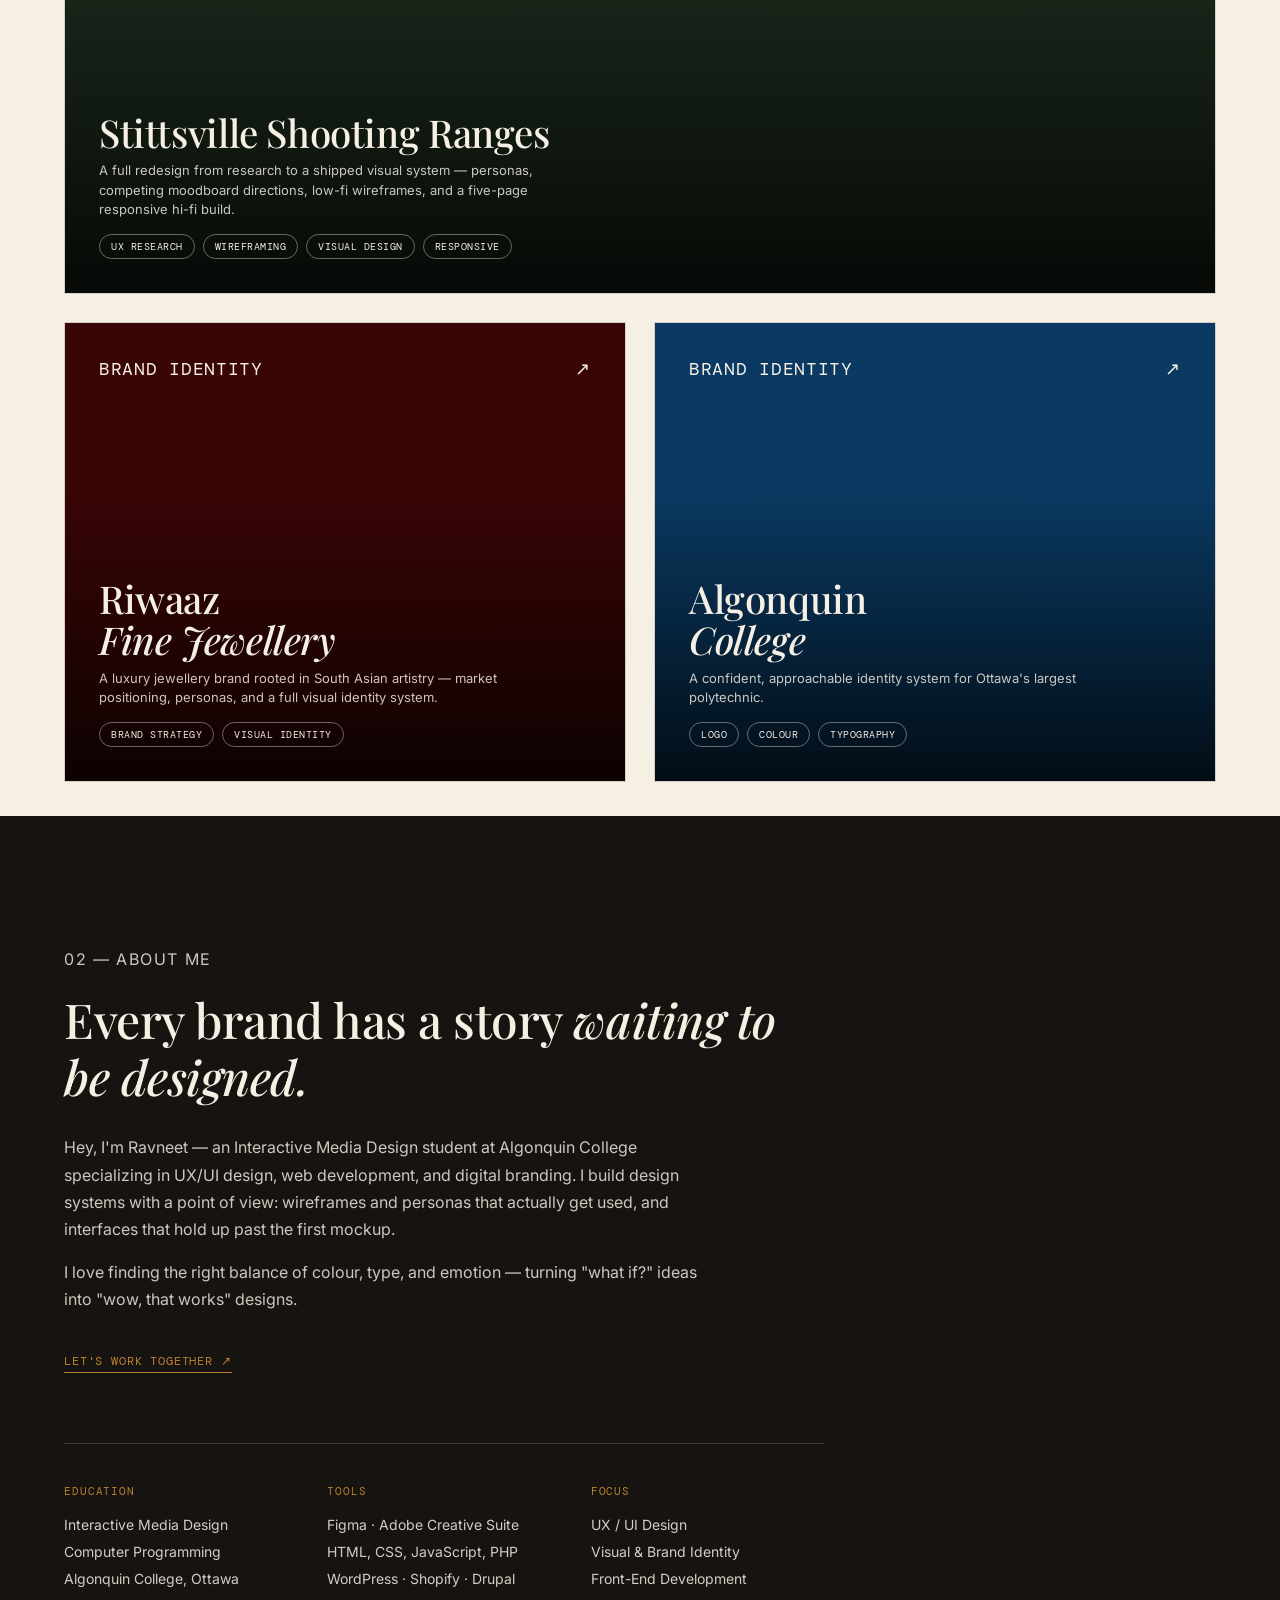
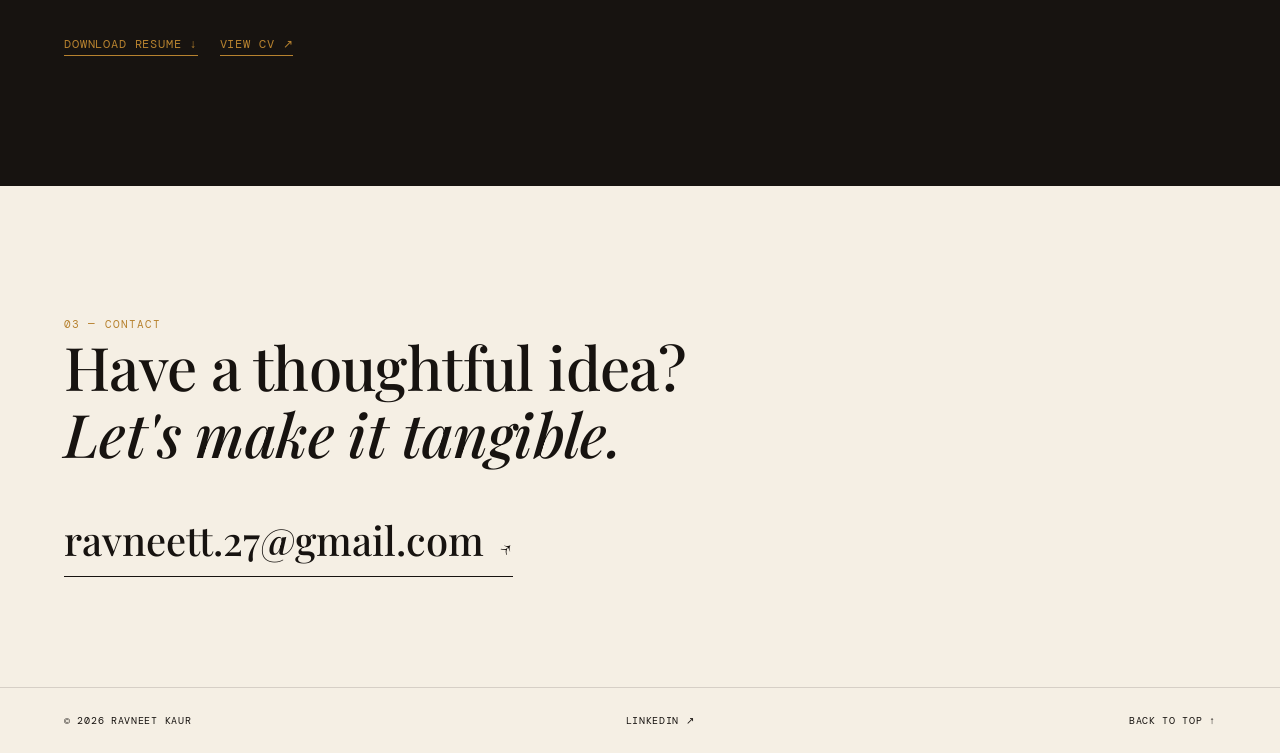
==== commit 7d891df7: "final final version of hero image" ====
--- a/index.html
+++ b/index.html
@@ -25,7 +25,7 @@
       <p class="hero-kicker">Ravneet Kaur <span>Graphic &amp; UX/UI Designer</span></p>
       <h1 id="hero-title" class="hero-title">Por<span class="pt-outline">tf</span>olio</h1>
       <div class="hero-portrait">
-        <img src="assets/ravneet-kaur.png" alt="Portrait of Ravneet Kaur." />
+        <img src="assets/rk.png" alt="Portrait of Ravneet Kaur." />
       </div>
       <div class="hero-footer">
         <p>Graphic design · Brand identity<br />UX/UI · Ottawa, Canada</p>
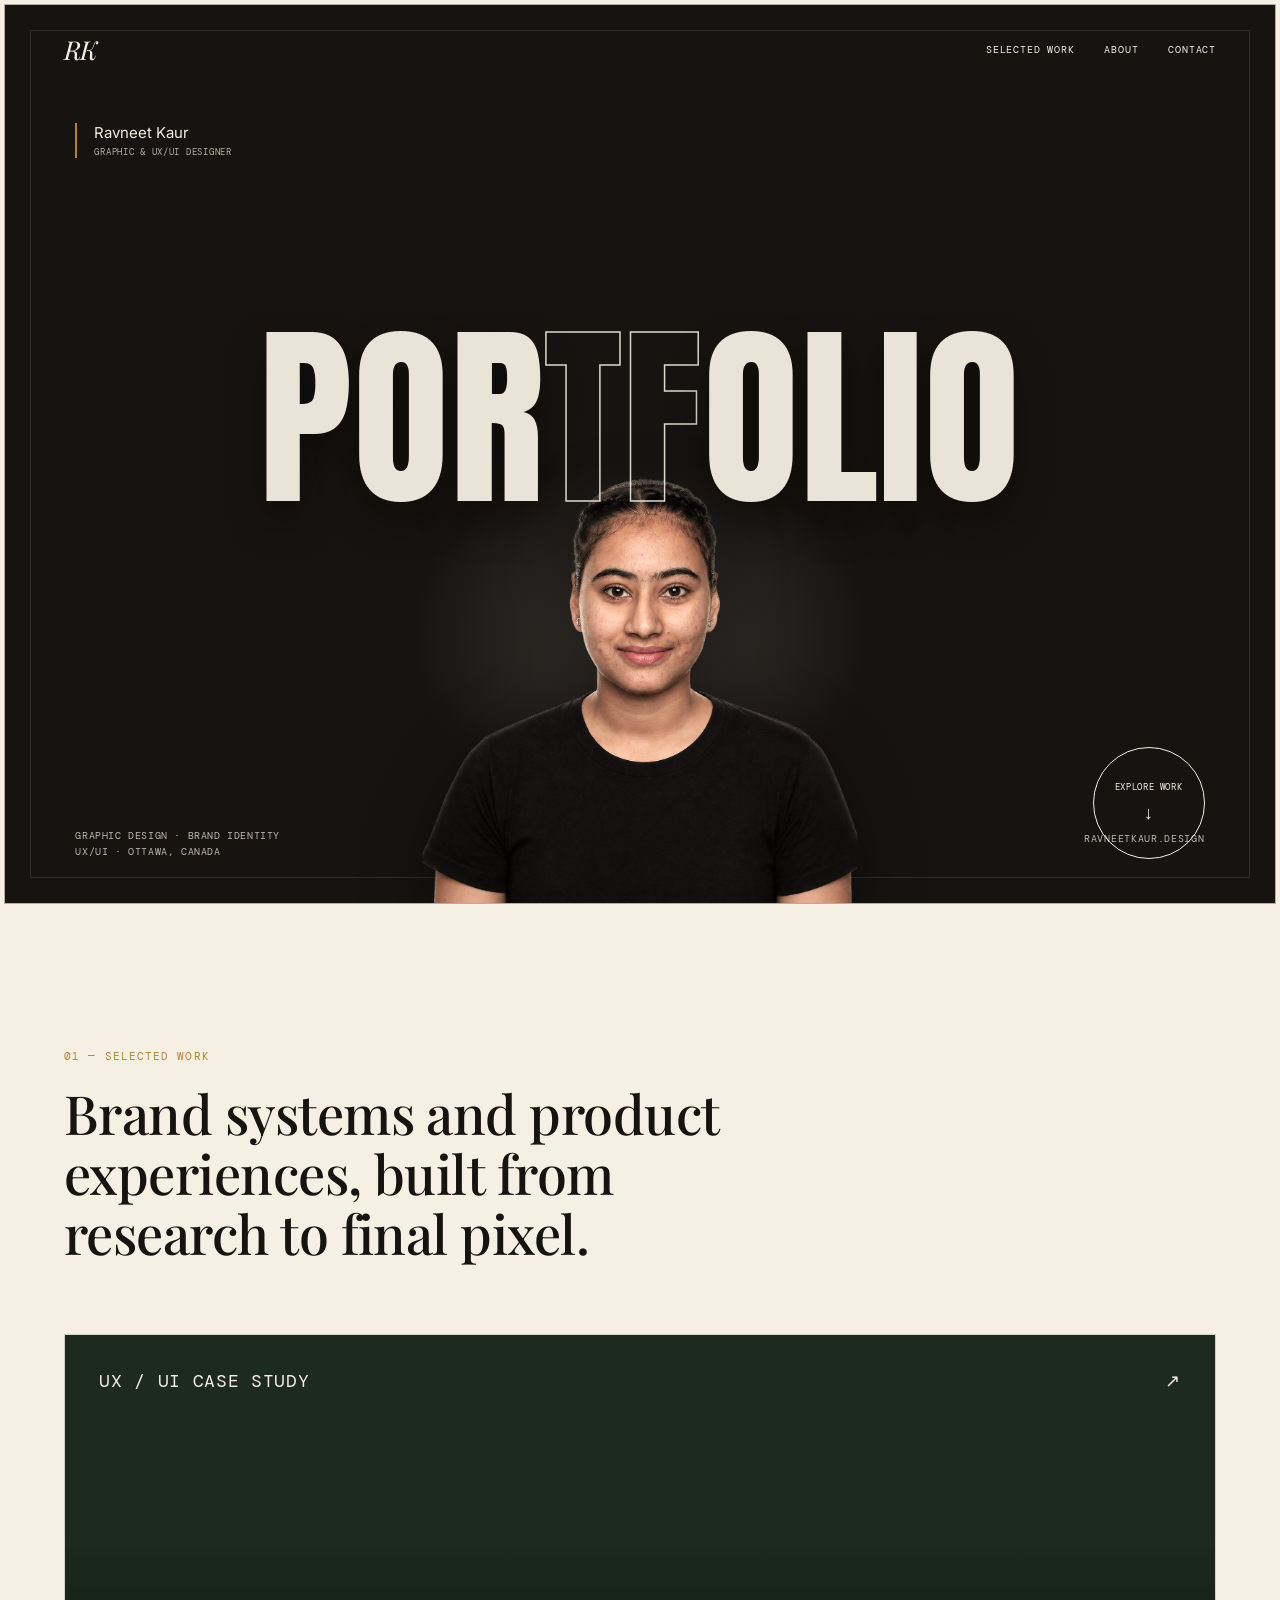
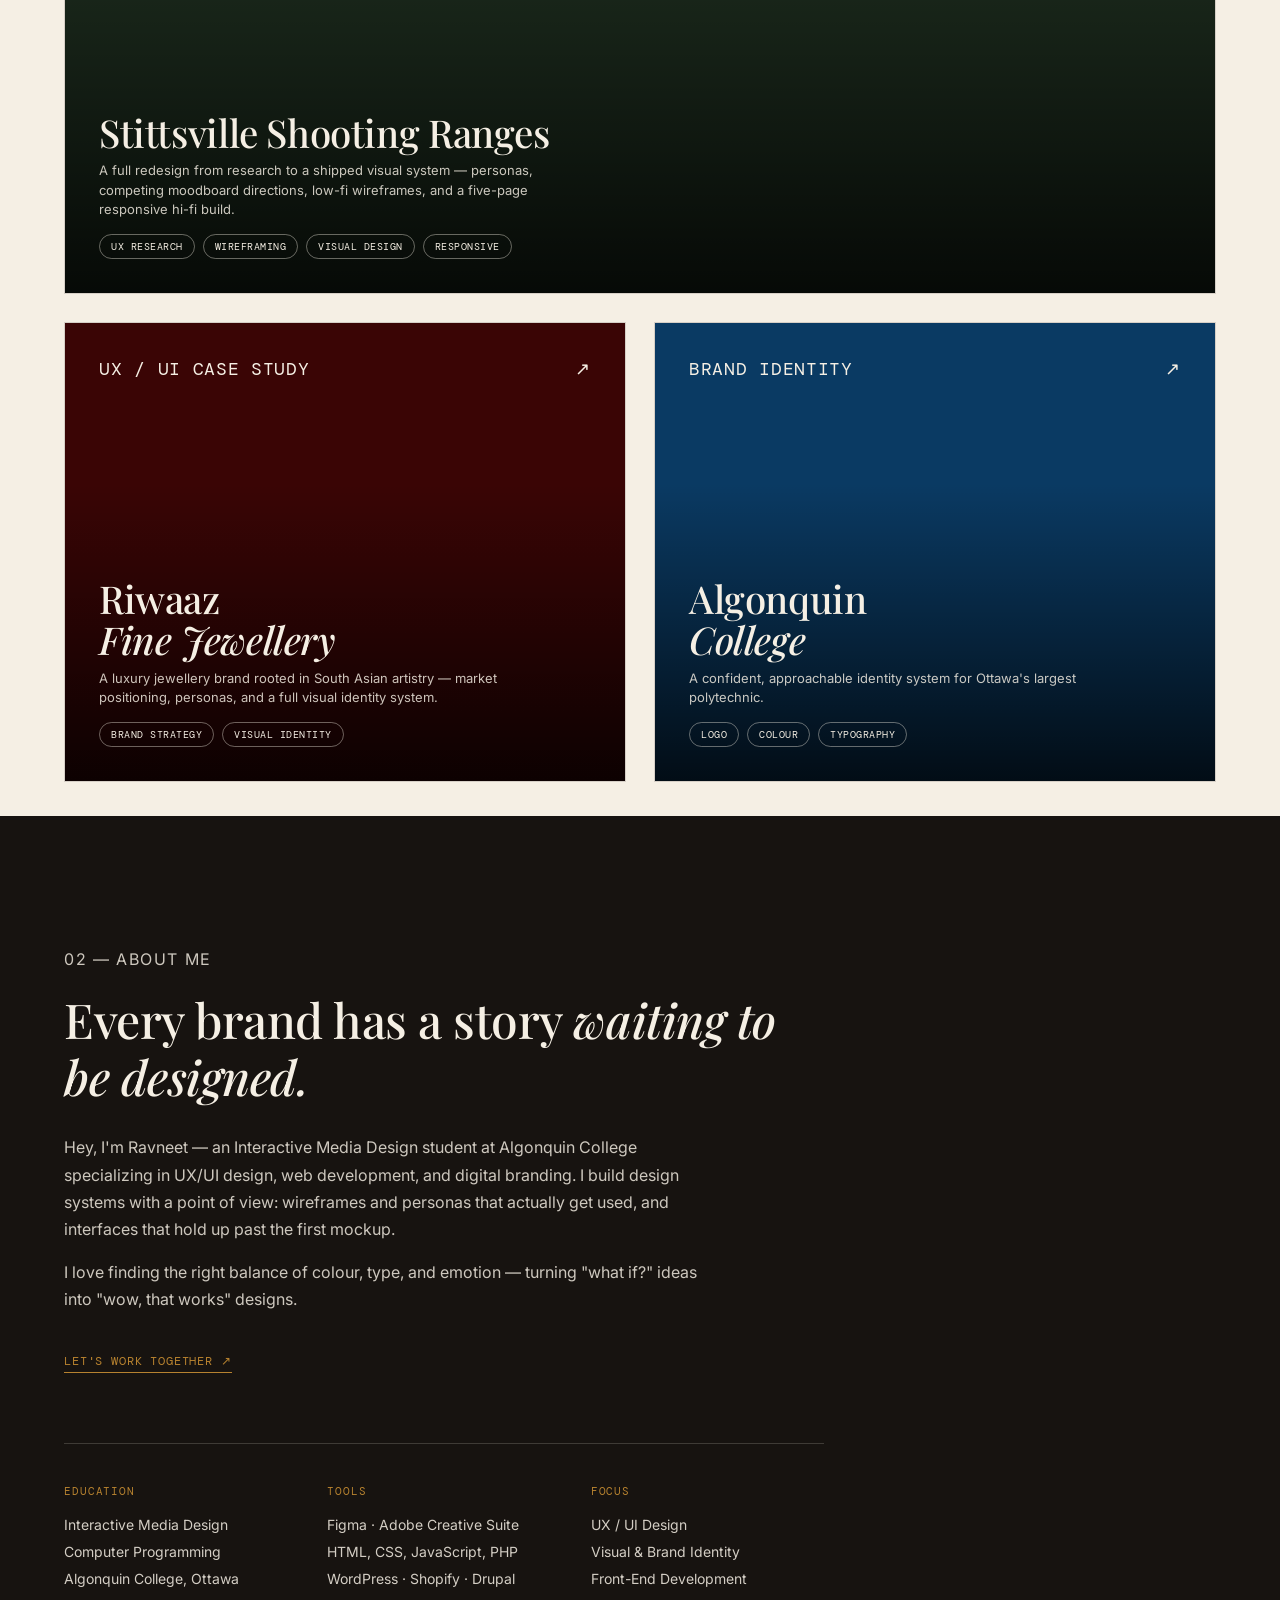
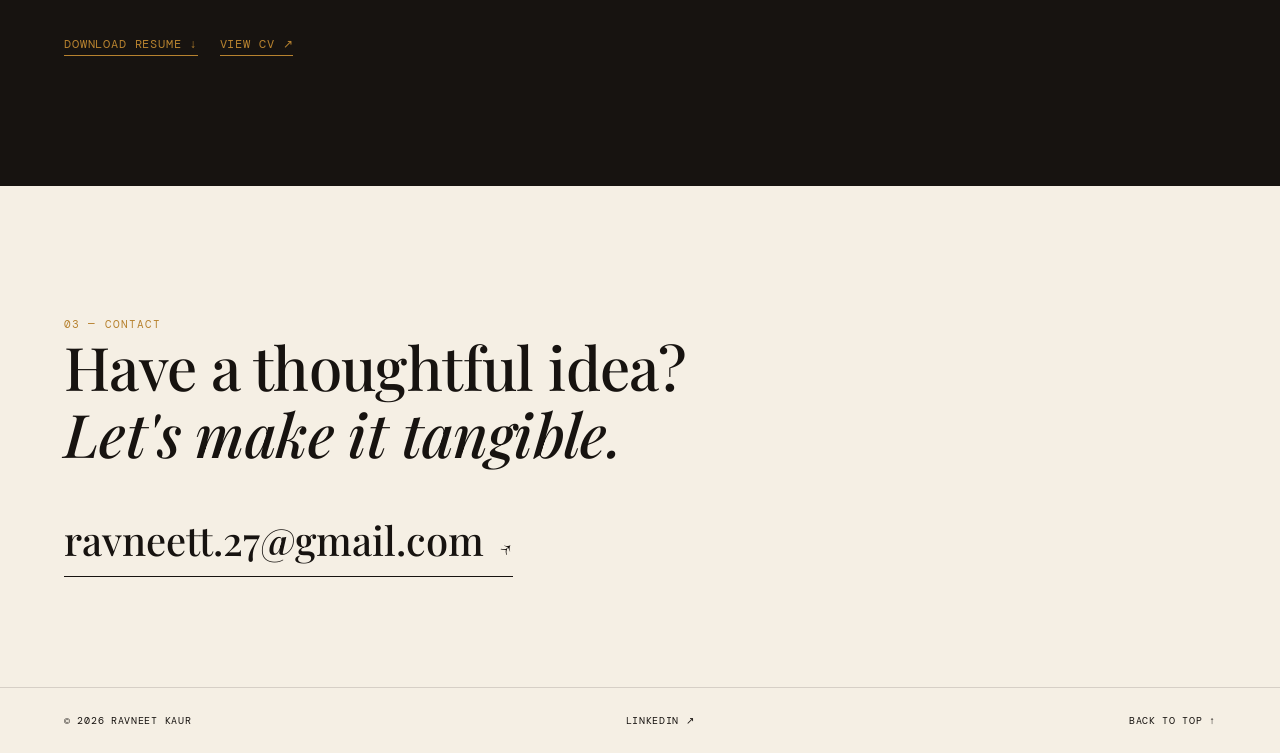
==== commit 20635bf3: "jpgs used instead of pngs to make it work" ====
--- a/index.html
+++ b/index.html
@@ -61,7 +61,7 @@
 
         <a class="work-card wc-riwaaz" href="work/riwaaz.html">
           <div class="work-card-top">
-            <span>Brand Identity</span>
+            <span>UX / UI Case Study</span>
             <span aria-hidden="true">↗</span>
           </div>
           <div>
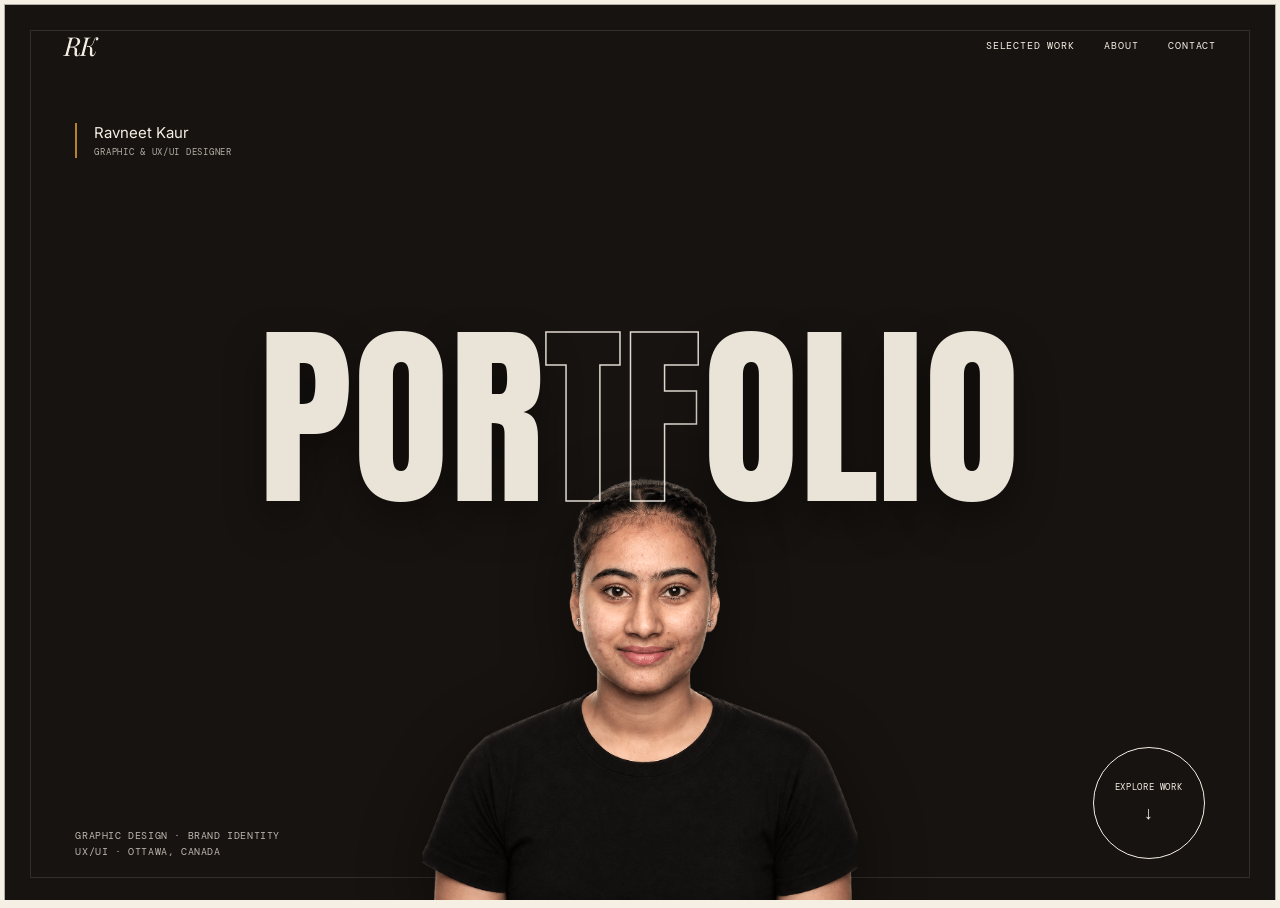
==== commit a0e23d8a: "More edits to the portfolio" ====
--- a/index.html
+++ b/index.html
@@ -1,5 +1,5 @@
 <!doctype html>
-<html lang="en">
+<html lang="en" class="home-page">
 
 <head>
   <meta charset="UTF-8" />
@@ -9,14 +9,14 @@
   <link rel="stylesheet" href="styles.css" />
 </head>
 
-<body>
+<body class="home-page">
   <header class="site-header is-dark">
     <a class="monogram" href="#top" aria-label="Ravneet Kaur home">RK</a>
     <button class="menu-toggle" aria-expanded="false" aria-controls="site-nav">Menu</button>
     <nav id="site-nav" class="site-nav" aria-label="Primary navigation">
-      <a href="#work">Selected work</a>
-      <a href="#about">About</a>
-      <a href="#contact">Contact</a>
+      <a href="work.html#work">Selected work</a>
+      <a href="work.html#about">About</a>
+      <a href="work.html#contact">Contact</a>
     </nav>
   </header>
 
@@ -29,129 +29,10 @@
       </div>
       <div class="hero-footer">
         <p>Graphic design · Brand identity<br />UX/UI · Ottawa, Canada</p>
-        <a class="circle-link" href="#work">Explore work <span aria-hidden="true">↓</span></a>
-      </div>
-      <p class="hero-url">ravneetkaur.design</p>
-    </section>
-
-    <section id="work" class="work-section" aria-labelledby="work-title">
-      <div class="section-heading">
-        <p class="eyebrow">01 — Selected work</p>
-        <h2 id="work-title">Brand systems and product experiences, built from research to final pixel.</h2>
-      </div>
-
-      <div class="work-grid">
-        <a class="work-card wc-stittsville" href="work/stittsville-shooting-ranges.html">
-          <div class="work-card-top">
-            <span>UX / UI Case Study</span>
-            <span aria-hidden="true">↗</span>
-          </div>
-          <div>
-            <h3>Stittsville Shooting Ranges</h3>
-            <p>A full redesign from research to a shipped visual system — personas, competing moodboard directions,
-              low-fi wireframes, and a five-page responsive hi-fi build.</p>
-            <div class="work-card-tags">
-              <span>UX Research</span>
-              <span>Wireframing</span>
-              <span>Visual Design</span>
-              <span>Responsive</span>
-            </div>
-          </div>
-        </a>
-
-        <a class="work-card wc-riwaaz" href="work/riwaaz.html">
-          <div class="work-card-top">
-            <span>UX / UI Case Study</span>
-            <span aria-hidden="true">↗</span>
-          </div>
-          <div>
-            <h3>Riwaaz<br /><em>Fine Jewellery</em></h3>
-            <p>A luxury jewellery brand rooted in South Asian artistry — market positioning, personas, and a full visual
-              identity system.</p>
-            <div class="work-card-tags">
-              <span>Brand Strategy</span>
-              <span>Visual Identity</span>
-            </div>
-          </div>
-        </a>
-
-        <a class="work-card wc-algonquin" href="work/algonquin-college.html">
-          <div class="work-card-top">
-            <span>Brand Identity</span>
-            <span aria-hidden="true">↗</span>
-          </div>
-          <div>
-            <h3>Algonquin<br /><em>College</em></h3>
-            <p>A confident, approachable identity system for Ottawa's largest polytechnic.</p>
-            <div class="work-card-tags">
-              <span>Logo</span>
-              <span>Colour</span>
-              <span>Typography</span>
-            </div>
-          </div>
-        </a>
+        <a class="circle-link" href="work.html#work">Explore work <span aria-hidden="true">↓</span></a>
       </div>
     </section>
-
-    <section id="about" class="about-section" aria-labelledby="about-title">
-      <div class="about-copy">
-        <p class="eyebrow">02 — About me</p>
-        <h2 id="about-title">Every brand has a story <em>waiting to be designed.</em></h2>
-        <p>Hey, I'm Ravneet — an Interactive Media Design student at Algonquin College specializing in UX/UI design, web
-          development, and digital branding. I build design systems with a point of view: wireframes and personas that
-          actually get used, and interfaces that hold up past the first mockup.</p>
-        <p>I love finding the right balance of colour, type, and emotion — turning "what if?" ideas into "wow, that
-          works" designs.</p>
-        <a class="text-link" href="mailto:ravneett.27@gmail.com">Let's work together <span>↗</span></a>
-
-        <div class="about-meta">
-          <div>
-            <h4>Education</h4>
-            <ul>
-              <li>Interactive Media Design</li>
-              <li>Computer Programming</li>
-              <li>Algonquin College, Ottawa</li>
-            </ul>
-          </div>
-          <div>
-            <h4>Tools</h4>
-            <ul>
-              <li>Figma · Adobe Creative Suite</li>
-              <li>HTML, CSS, JavaScript, PHP</li>
-              <li>WordPress · Shopify · Drupal</li>
-            </ul>
-          </div>
-          <div>
-            <h4>Focus</h4>
-            <ul>
-              <li>UX / UI Design</li>
-              <li>Visual &amp; Brand Identity</li>
-              <li>Front-End Development</li>
-            </ul>
-          </div>
-        </div>
-
-        <div class="document-links" aria-label="Professional documents">
-          <a class="text-link" href="assets/ravneet-kaur-resume.pdf" target="_blank" rel="noopener">Download resume
-            <span>↓</span></a>
-          <a class="text-link" href="assets/ravneet-kaur-cv.pdf" target="_blank" rel="noopener">View CV
-            <span>↗</span></a>
-        </div>
-      </div>
-    </section>
-
-    <section id="contact" class="contact-section" aria-labelledby="contact-title">
-      <p class="eyebrow">03 — Contact</p>
-      <h2 id="contact-title">Have a thoughtful idea?<br /><em>Let's make it tangible.</em></h2>
-      <a class="contact-email" href="mailto:ravneett.27@gmail.com">ravneett.27@gmail.com <span>↗</span></a>
-    </section>
   </main>
-
-  <footer>
-    <p>© <span id="year"></span> Ravneet Kaur</p>
-    <a href="https://www.linkedin.com/in/ravneetkaur2709" target="_blank" rel="noopener">LinkedIn <span>↗</span></a>
-    <a href="#top">Back to top ↑</a>
-  </footer>
   <script src="script.js"></script>
 </body>
 
--- a/styles.css
+++ b/styles.css
@@ -29,6 +29,12 @@
     overflow-x: hidden;
 }
 
+html.home-page,
+body.home-page {
+    height: 100%;
+    overflow: hidden;
+}
+
 a {
     color: inherit;
     text-decoration: none;
@@ -39,11 +45,18 @@
     display: block;
 }
 
-h1, h2, h3, h4, p {
+h1,
+h2,
+h3,
+h4,
+p {
     margin-top: 0;
 }
 
-h1, h2, h3, h4 {
+h1,
+h2,
+h3,
+h4 {
     font-family: var(--display);
     font-weight: 500;
     letter-spacing: -.01em;
@@ -82,8 +95,10 @@
 }
 
 .site-header.is-static {
-    position: static;
+    position: sticky;
+    top: 0;
     color: var(--ink);
+    background: var(--paper);
     border-bottom: 1px solid var(--line);
 }
 
@@ -263,14 +278,6 @@
     transform: translateX(-50%);
 }
 
-.hero-portrait:before {
-    content: "";
-    position: absolute;
-    z-index: -1;
-    inset: -8% -25% 6%;
-    background: radial-gradient(closest-side, rgba(245, 239, 228, .16), transparent 72%);
-}
-
 .hero-portrait img {
     width: 100%;
     height: 100%;
@@ -348,7 +355,11 @@
     position: absolute;
     inset: 0;
     z-index: -1;
-    background: var(--card-bg, #171310) var(--card-image, none) center / cover no-repeat;
+    background-color: var(--card-bg, #171310);
+    background-image: var(--card-image, none);
+    background-position: var(--card-image-position, center);
+    background-size: var(--card-image-size, cover);
+    background-repeat: no-repeat;
     transition: transform .6s cubic-bezier(.2, .7, .2, 1);
 }
 
@@ -357,7 +368,7 @@
     position: absolute;
     inset: 0;
     z-index: -1;
-    background: linear-gradient(180deg, rgba(0, 0, 0, 0) 35%, rgba(0, 0, 0, .78));
+    background: linear-gradient(180deg, rgba(0, 0, 0, .4) 0%, rgba(0, 0, 0, 0) 24%, rgba(0, 0, 0, 0) 35%, rgba(0, 0, 0, .78) 100%);
 }
 
 .work-card:hover:before {
@@ -410,9 +421,17 @@
     padding: 5px 11px;
 }
 
-.wc-riwaaz { --card-bg: #3a0505; }
-.wc-algonquin { --card-bg: #0a3a63; }
-.wc-stittsville { --card-bg: #1c2b1d; }
+.wc-riwaaz {
+    --card-bg: #3a0505;
+}
+
+.wc-algonquin {
+    --card-bg: #0a3a63;
+}
+
+.wc-stittsville {
+    --card-bg: #1c2b1d;
+}
 
 /* ---------- About / Contact ---------- */
 
@@ -504,6 +523,91 @@
     font-size: 22px;
 }
 
+.contact-form {
+    max-width: 560px;
+    display: flex;
+    flex-direction: column;
+    gap: 30px;
+}
+
+.form-row {
+    display: flex;
+    flex-direction: column;
+    gap: 10px;
+}
+
+.form-row label {
+    font: 11px var(--mono);
+    text-transform: uppercase;
+    letter-spacing: .08em;
+    color: rgba(23, 19, 16, .55);
+}
+
+.form-row input,
+.form-row textarea {
+    width: 100%;
+    font: 16px/1.5 var(--sans);
+    color: var(--ink);
+    background: transparent;
+    border: none;
+    border-bottom: 1px solid var(--line);
+    padding: 10px 0;
+    resize: vertical;
+}
+
+.form-row input:focus,
+.form-row textarea:focus {
+    outline: none;
+    border-bottom-color: var(--ink);
+}
+
+.form-submit-row {
+    display: flex;
+    align-items: center;
+    gap: 20px;
+    flex-wrap: wrap;
+}
+
+.contact-submit {
+    background: none;
+    border: none;
+    padding: 0;
+    cursor: pointer;
+}
+
+.contact-submit:disabled {
+    opacity: .5;
+    cursor: default;
+}
+
+.form-status {
+    font: 11px var(--mono);
+    text-transform: uppercase;
+    letter-spacing: .06em;
+    margin: 0;
+}
+
+.form-status.is-success {
+    color: var(--gold);
+}
+
+.form-status.is-error {
+    color: #a33;
+}
+
+.contact-alt {
+    margin-top: 34px;
+    font: 13px var(--mono);
+    text-transform: uppercase;
+    letter-spacing: .06em;
+    color: rgba(23, 19, 16, .55);
+}
+
+.contact-alt a {
+    color: var(--ink);
+    border-bottom: 1px solid currentColor;
+}
+
 footer {
     padding: 26px 5vw;
     display: flex;
@@ -607,7 +711,7 @@
     color: rgba(23, 19, 16, .8);
 }
 
-.cs-prose + .cs-prose {
+.cs-prose+.cs-prose {
     margin-top: 20px;
 }
 
@@ -640,8 +744,13 @@
     gap: 24px;
 }
 
-.cs-gallery.cols-2 { grid-template-columns: repeat(2, 1fr); }
-.cs-gallery.cols-3 { grid-template-columns: repeat(3, 1fr); }
+.cs-gallery.cols-2 {
+    grid-template-columns: repeat(2, 1fr);
+}
+
+.cs-gallery.cols-3 {
+    grid-template-columns: repeat(3, 1fr);
+}
 
 .cs-persona-grid {
     display: grid;
@@ -688,6 +797,97 @@
     letter-spacing: .04em;
 }
 
+.cs-proto-row {
+    display: flex;
+    align-items: flex-end;
+    gap: 48px;
+}
+
+.cs-proto-desktop {
+    flex: 1 1 auto;
+    min-width: 0;
+}
+
+.cs-proto-mobile {
+    flex: 0 0 260px;
+}
+
+.cs-proto-links {
+    display: flex;
+    gap: 40px;
+    margin-top: 20px;
+    flex-wrap: wrap;
+}
+
+.cs-browser-chrome {
+    display: flex;
+    align-items: center;
+    gap: 6px;
+    padding: 12px 16px;
+    background: var(--ink);
+    border: 1px solid var(--ink);
+}
+
+.cs-browser-chrome span {
+    width: 8px;
+    height: 8px;
+    border-radius: 50%;
+    background: rgba(245, 239, 228, .3);
+    flex-shrink: 0;
+}
+
+.cs-browser-chrome span:first-child {
+    background: var(--gold);
+}
+
+.cs-browser-chrome p {
+    margin: 0 0 0 14px;
+    font: 11px var(--mono);
+    letter-spacing: .04em;
+    color: rgba(245, 239, 228, .6);
+}
+
+.cs-proto-desktop iframe {
+    display: block;
+    width: 100%;
+    aspect-ratio: 16 / 10;
+    border: 1px solid var(--ink);
+    border-top: none;
+}
+
+.cs-phone-frame {
+    position: relative;
+    width: 100%;
+    aspect-ratio: 375 / 812;
+    border: 10px solid var(--ink);
+    border-radius: 34px;
+    overflow: hidden;
+    background: var(--ink);
+}
+
+.cs-phone-notch {
+    position: absolute;
+    top: 0;
+    left: 50%;
+    transform: translateX(-50%);
+    width: 90px;
+    height: 18px;
+    background: var(--ink);
+    border-radius: 0 0 12px 12px;
+    z-index: 2;
+}
+
+.cs-proto-mobile iframe {
+    display: block;
+    width: 100%;
+    height: 100%;
+    border: none;
+}
+
+.cs-proto-link {
+    align-self: flex-start;
+}
+
 .cs-next {
     padding: 100px 5vw;
     background: #171310;
@@ -699,7 +899,17 @@
     flex-wrap: wrap;
 }
 
-.cs-next .eyebrow { color: var(--gold); }
+.cs-next .eyebrow {
+    color: var(--gold);
+}
+
+.cs-next-links {
+    display: flex;
+    align-items: center;
+    gap: 28px;
+    margin-top: 24px;
+    flex-wrap: wrap;
+}
 
 .cs-next h3 {
     font: 500 clamp(28px, 4vw, 48px)/1.1 var(--display);
@@ -707,29 +917,77 @@
 }
 
 /* project accent themes for case-study headers */
-.cs-theme-riwaaz { background: #f3e9dd; }
-.cs-theme-riwaaz .eyebrow { color: #800020; }
-.cs-theme-riwaaz .cs-pullquote { color: #550000; }
-
-.cs-theme-algonquin { background: #eef4f8; }
-.cs-theme-algonquin .eyebrow { color: #0063b2; }
-.cs-theme-algonquin .cs-pullquote { color: #0063b2; }
-
-.cs-theme-stittsville { background: #eef1e9; }
-.cs-theme-stittsville .eyebrow { color: #2f4a30; }
-.cs-theme-stittsville .cs-pullquote { color: #2f4a30; }
+.cs-theme-riwaaz {
+    background: #f3e9dd;
+}
+
+.cs-theme-riwaaz .eyebrow {
+    color: #800020;
+}
+
+.cs-theme-riwaaz .cs-pullquote {
+    color: #550000;
+}
+
+.cs-theme-algonquin {
+    background: #eef4f8;
+}
+
+.cs-theme-algonquin .eyebrow {
+    color: #0063b2;
+}
+
+.cs-theme-algonquin .cs-pullquote {
+    color: #0063b2;
+}
+
+.cs-theme-stittsville {
+    background: #eef1e9;
+}
+
+.cs-theme-stittsville .eyebrow {
+    color: #2f4a30;
+}
+
+.cs-theme-stittsville .cs-pullquote {
+    color: #2f4a30;
+}
 
 /* ============================================================
    Responsive
    ============================================================ */
 
 @media (max-width:900px) {
-    .work-grid { grid-template-columns: 1fr; }
-    .work-card:first-child { grid-column: auto; min-height: 460px; }
-    .about-meta { grid-template-columns: 1fr; gap: 34px; }
-    .cs-persona-grid { grid-template-columns: 1fr; }
-    .cs-gallery.cols-2, .cs-gallery.cols-3 { grid-template-columns: 1fr; }
-    .cs-meta { gap: 26px; }
+    .work-grid {
+        grid-template-columns: 1fr;
+    }
+
+    .work-card:first-child {
+        grid-column: auto;
+        min-height: 460px;
+    }
+
+    .about-meta {
+        grid-template-columns: 1fr;
+        gap: 34px;
+    }
+
+    .cs-persona-grid {
+        grid-template-columns: 1fr;
+    }
+
+    .cs-gallery.cols-2,
+    .cs-gallery.cols-3 {
+        grid-template-columns: 1fr;
+    }
+
+    .cs-meta {
+        gap: 26px;
+    }
+
+    .cs-proto-mobile {
+        flex-basis: 240px;
+    }
 }
 
 @media (max-width:700px) {
@@ -782,7 +1040,7 @@
         width: 66vw;
     }
 
-    .hero-footer > p {
+    .hero-footer>p {
         font-size: 8px;
         max-width: 155px;
     }
@@ -797,10 +1055,66 @@
         display: none;
     }
 
-    .work-section { padding: 85px 6vw 10px; }
-    .about-section, .contact-section { padding: 80px 6vw; }
-    .cs-header { padding: 120px 6vw 40px; }
-    .cs-section { padding: 70px 6vw; }
-    .cs-cover { margin: 0 3vw; }
-    footer { padding: 20px 6vw; flex-wrap: wrap; gap: 14px; }
-}
+    .work-section {
+        padding: 85px 6vw 10px;
+    }
+
+    .about-section,
+    .contact-section {
+        padding: 80px 6vw;
+    }
+
+    .cs-header {
+        padding: 120px 6vw 40px;
+    }
+
+    .cs-section {
+        padding: 70px 6vw;
+    }
+
+    .cs-cover {
+        margin: 0 3vw;
+    }
+
+    footer {
+        padding: 20px 6vw;
+        flex-wrap: wrap;
+        gap: 14px;
+    }
+
+    .cs-proto-mobile {
+        flex-basis: 190px;
+    }
+}
+
+@media (max-width:480px) {
+    .cs-proto-row {
+        gap: 16px;
+    }
+
+    .cs-proto-mobile {
+        flex-basis: 120px;
+    }
+
+    .cs-phone-frame {
+        border-width: 7px;
+        border-radius: 22px;
+    }
+
+    .cs-phone-notch {
+        width: 56px;
+        height: 12px;
+    }
+
+    .cs-browser-chrome {
+        padding: 8px 10px;
+    }
+
+    .cs-browser-chrome p {
+        font-size: 9px;
+    }
+
+    .cs-proto-links {
+        gap: 20px;
+    }
+}
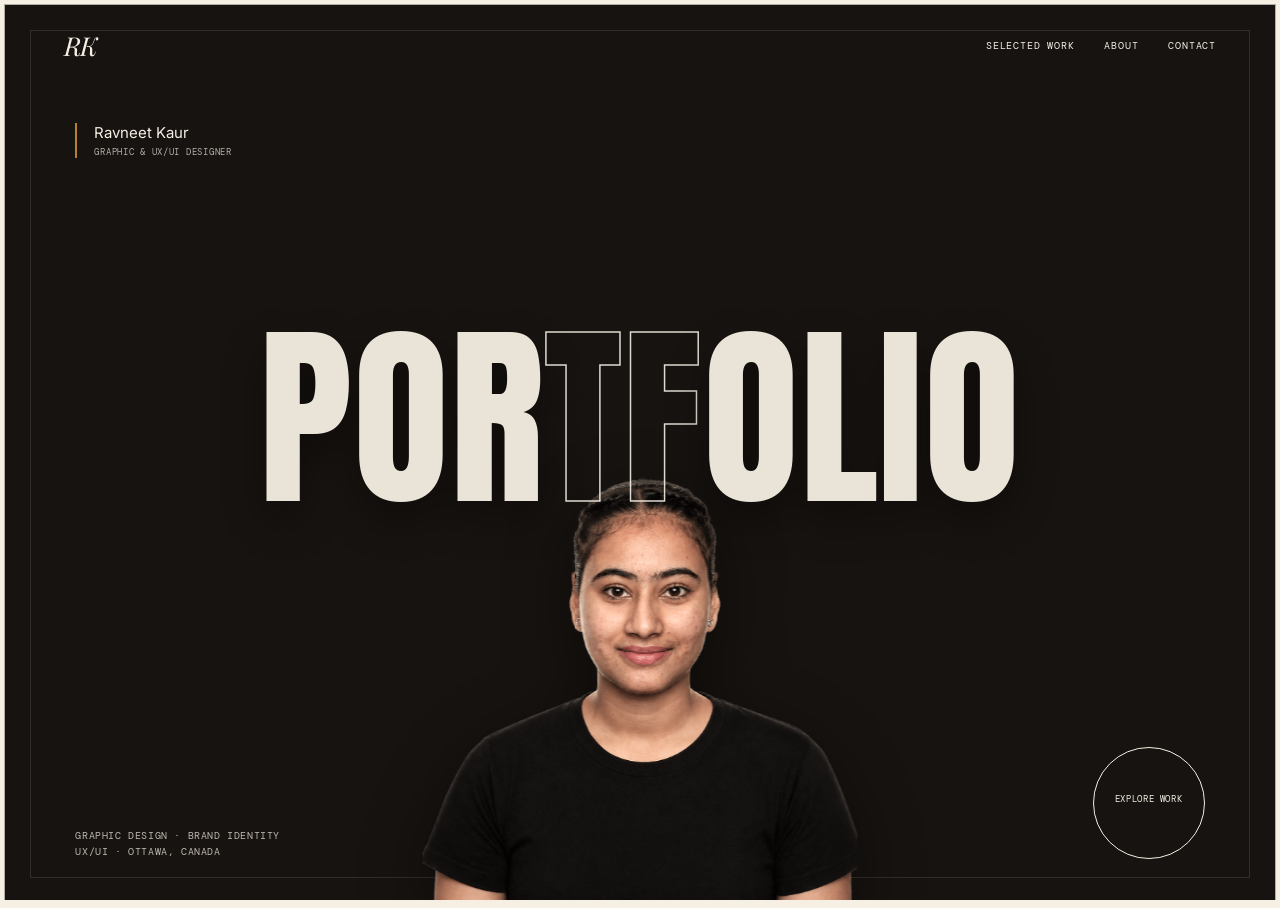
==== commit b40319bd: "refining home page" ====
--- a/index.html
+++ b/index.html
@@ -29,7 +29,7 @@
       </div>
       <div class="hero-footer">
         <p>Graphic design · Brand identity<br />UX/UI · Ottawa, Canada</p>
-        <a class="circle-link" href="work.html#work">Explore work <span aria-hidden="true">↓</span></a>
+        <a class="circle-link" href="work.html#work">Explore work <span aria-hidden="true"></span></a>
       </div>
     </section>
   </main>
--- a/styles.css
+++ b/styles.css
@@ -35,6 +35,74 @@
     overflow: hidden;
 }
 
+/* ---------- Shared entrance / idle animations ---------- */
+
+@keyframes fade-up {
+    from {
+        opacity: 0;
+        transform: translateY(18px);
+    }
+
+    to {
+        opacity: 1;
+        transform: translateY(0);
+    }
+}
+
+@keyframes fade-down {
+    from {
+        opacity: 0;
+        transform: translateY(-16px);
+    }
+
+    to {
+        opacity: 1;
+        transform: translateY(0);
+    }
+}
+
+@keyframes fade-in {
+    from {
+        opacity: 0;
+    }
+
+    to {
+        opacity: 1;
+    }
+}
+
+@keyframes portrait-in {
+    from {
+        opacity: 0;
+        transform: translateX(-50%) translateY(48px);
+    }
+
+    to {
+        opacity: 1;
+        transform: translateX(-50%) translateY(0);
+    }
+}
+
+@keyframes float {
+
+    0%,
+    100% {
+        transform: translateY(0);
+    }
+
+    50% {
+        transform: translateY(-10px);
+    }
+}
+
+@media (prefers-reduced-motion: reduce) {
+    * {
+        animation-duration: .001ms !important;
+        animation-iteration-count: 1 !important;
+        transition-duration: .001ms !important;
+    }
+}
+
 a {
     color: inherit;
     text-decoration: none;
@@ -92,6 +160,7 @@
 
 .site-header.is-dark {
     color: var(--paper);
+    animation: fade-down .8s ease .1s both;
 }
 
 .site-header.is-static {
@@ -107,6 +176,12 @@
     font-size: 26px;
     font-style: italic;
     letter-spacing: -1px;
+    display: inline-block;
+    transition: transform .35s cubic-bezier(.2, .7, .2, 1);
+}
+
+.monogram:hover {
+    transform: rotate(-6deg) scale(1.08);
 }
 
 .site-nav {
@@ -116,6 +191,25 @@
     font-size: 10px;
     text-transform: uppercase;
     letter-spacing: .08em;
+}
+
+.site-nav a {
+    position: relative;
+}
+
+.site-nav a:after {
+    content: "";
+    position: absolute;
+    left: 0;
+    right: 100%;
+    bottom: -5px;
+    height: 1px;
+    background: currentColor;
+    transition: right .3s cubic-bezier(.2, .7, .2, 1);
+}
+
+.site-nav a:hover:after {
+    right: 0;
 }
 
 .site-nav a:hover,
@@ -150,6 +244,7 @@
 }
 
 .circle-link {
+    position: relative;
     width: 112px;
     height: 112px;
     border: 1px solid currentColor;
@@ -162,21 +257,56 @@
     text-transform: uppercase;
     font: 9px var(--mono);
     letter-spacing: .07em;
-    transition: .3s;
+    transition: transform .4s cubic-bezier(.2, .7, .2, 1), background .3s, color .3s, box-shadow .4s;
     flex-shrink: 0;
 }
 
 .circle-link span {
     font-size: 18px;
+    transition: transform .35s cubic-bezier(.2, .7, .2, 1);
 }
 
 .circle-link:hover {
-    background: currentColor;
+    background: var(--paper);
+    transform: scale(1.08);
+    box-shadow: 0 14px 34px rgba(183, 130, 47, .35);
+}
+
+.circle-link:hover span:first-child {
+    transform: translateY(4px);
 }
 
 .circle-link:hover span:first-child,
 .hero .circle-link:hover {
     color: var(--ink);
+}
+
+.hero .circle-link:before {
+    content: "";
+    position: absolute;
+    inset: 0;
+    border-radius: 50%;
+    border: 1px solid currentColor;
+    opacity: 0;
+    animation: circle-ripple 2.6s cubic-bezier(.3, 0, .3, 1) 1.6s infinite;
+    pointer-events: none;
+}
+
+.hero .circle-link:hover:before {
+    animation-play-state: paused;
+    opacity: 0;
+}
+
+@keyframes circle-ripple {
+    0% {
+        transform: scale(1);
+        opacity: .5;
+    }
+
+    100% {
+        transform: scale(1.5);
+        opacity: 0;
+    }
 }
 
 /* ---------- Hero ---------- */
@@ -216,6 +346,7 @@
     padding-left: 17px;
     font: 15px var(--sans);
     border-left: 2px solid var(--gold);
+    animation: fade-up .8s cubic-bezier(.2, .7, .2, 1) .2s both;
 }
 
 .hero-kicker span {
@@ -243,6 +374,7 @@
     text-transform: uppercase;
     color: rgba(245, 239, 228, .95);
     text-shadow: 0 18px 40px rgba(0, 0, 0, .4);
+    animation: fade-in 1.1s ease .35s both;
 }
 
 .hero-title .pt-outline {
@@ -257,6 +389,7 @@
     align-items: end;
     gap: 30px;
     width: 100%;
+    animation: fade-up 1s cubic-bezier(.2, .7, .2, 1) .55s both;
 }
 
 .hero-footer>p {
@@ -275,7 +408,7 @@
     bottom: 0;
     width: clamp(300px, 34vw, 500px);
     aspect-ratio: 421 / 457;
-    transform: translateX(-50%);
+    animation: portrait-in .9s cubic-bezier(.2, .7, .2, 1) .3s both;
 }
 
 .hero-portrait img {
@@ -284,6 +417,7 @@
     object-fit: contain;
     object-position: center bottom;
     filter: saturate(.92) contrast(1.06) drop-shadow(0 20px 34px rgba(0, 0, 0, .48));
+    animation: float 6s ease-in-out 1.3s infinite;
 }
 
 .hero-url {
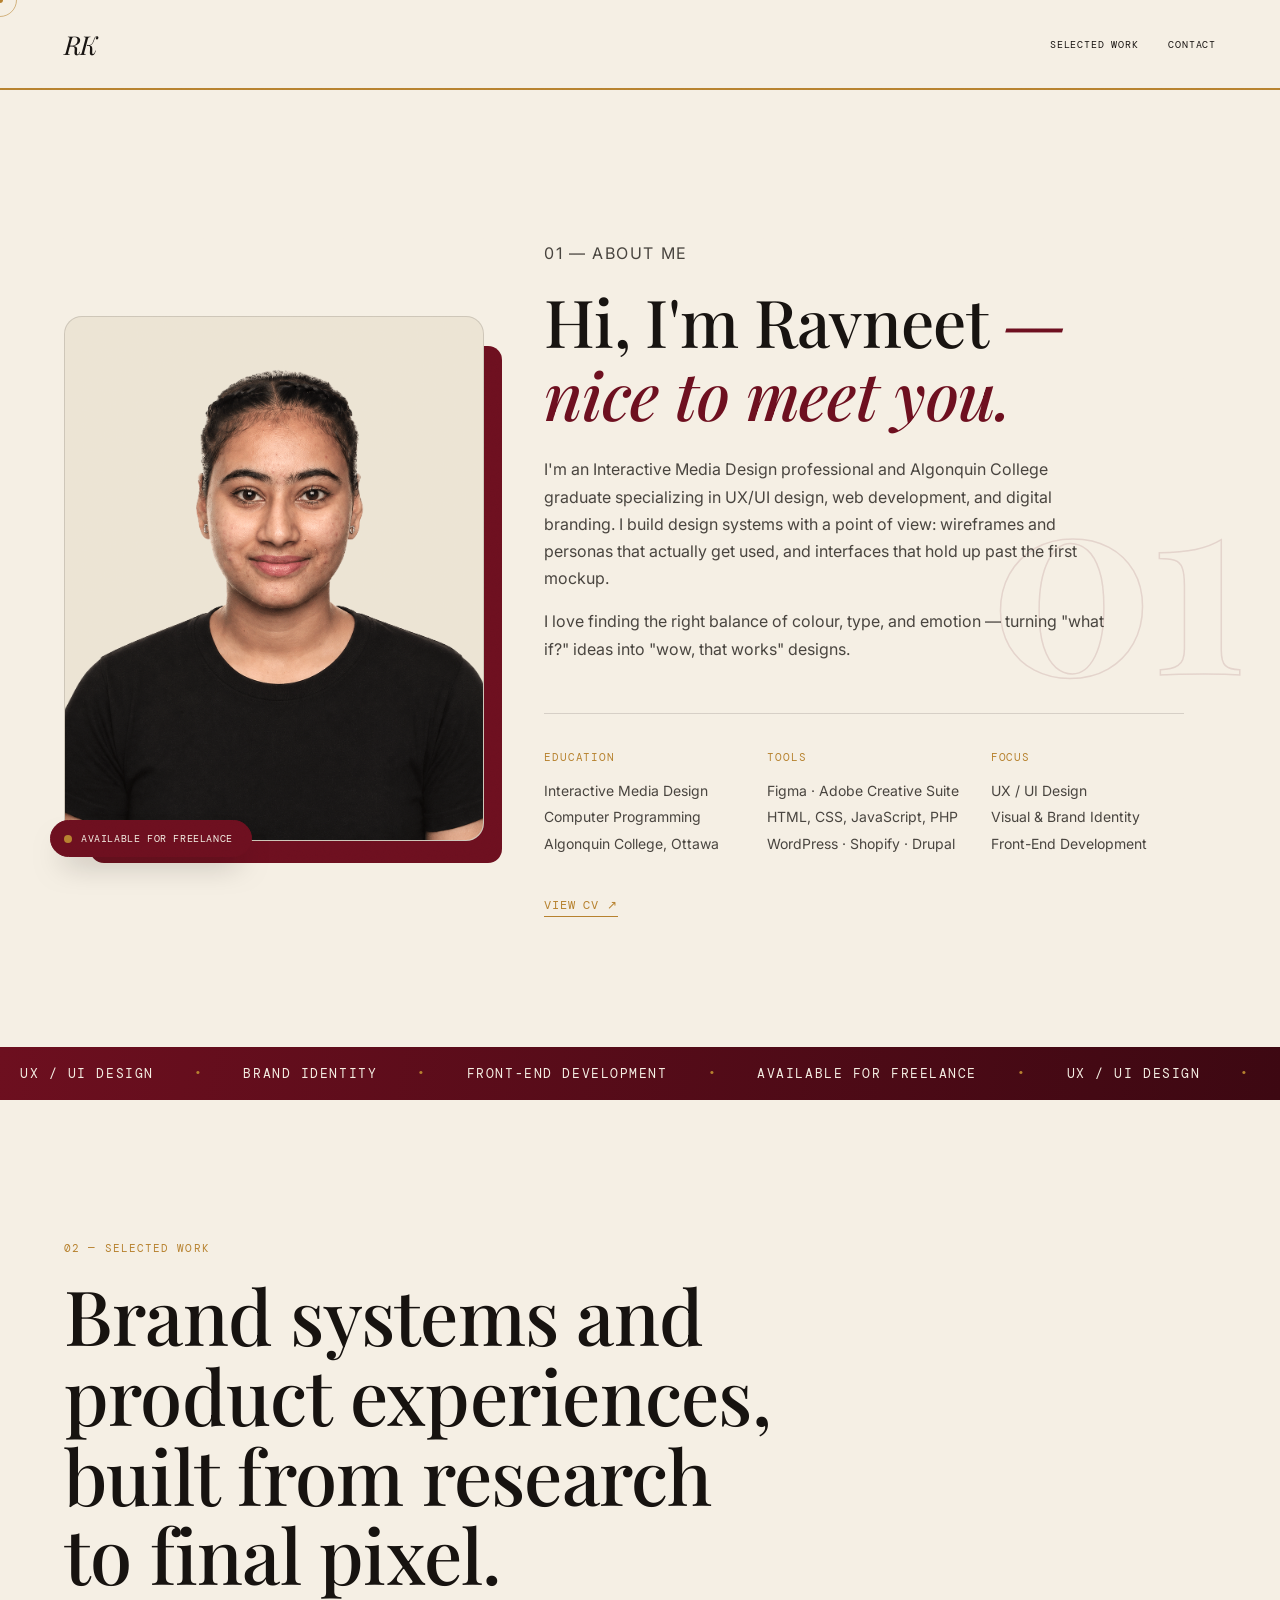
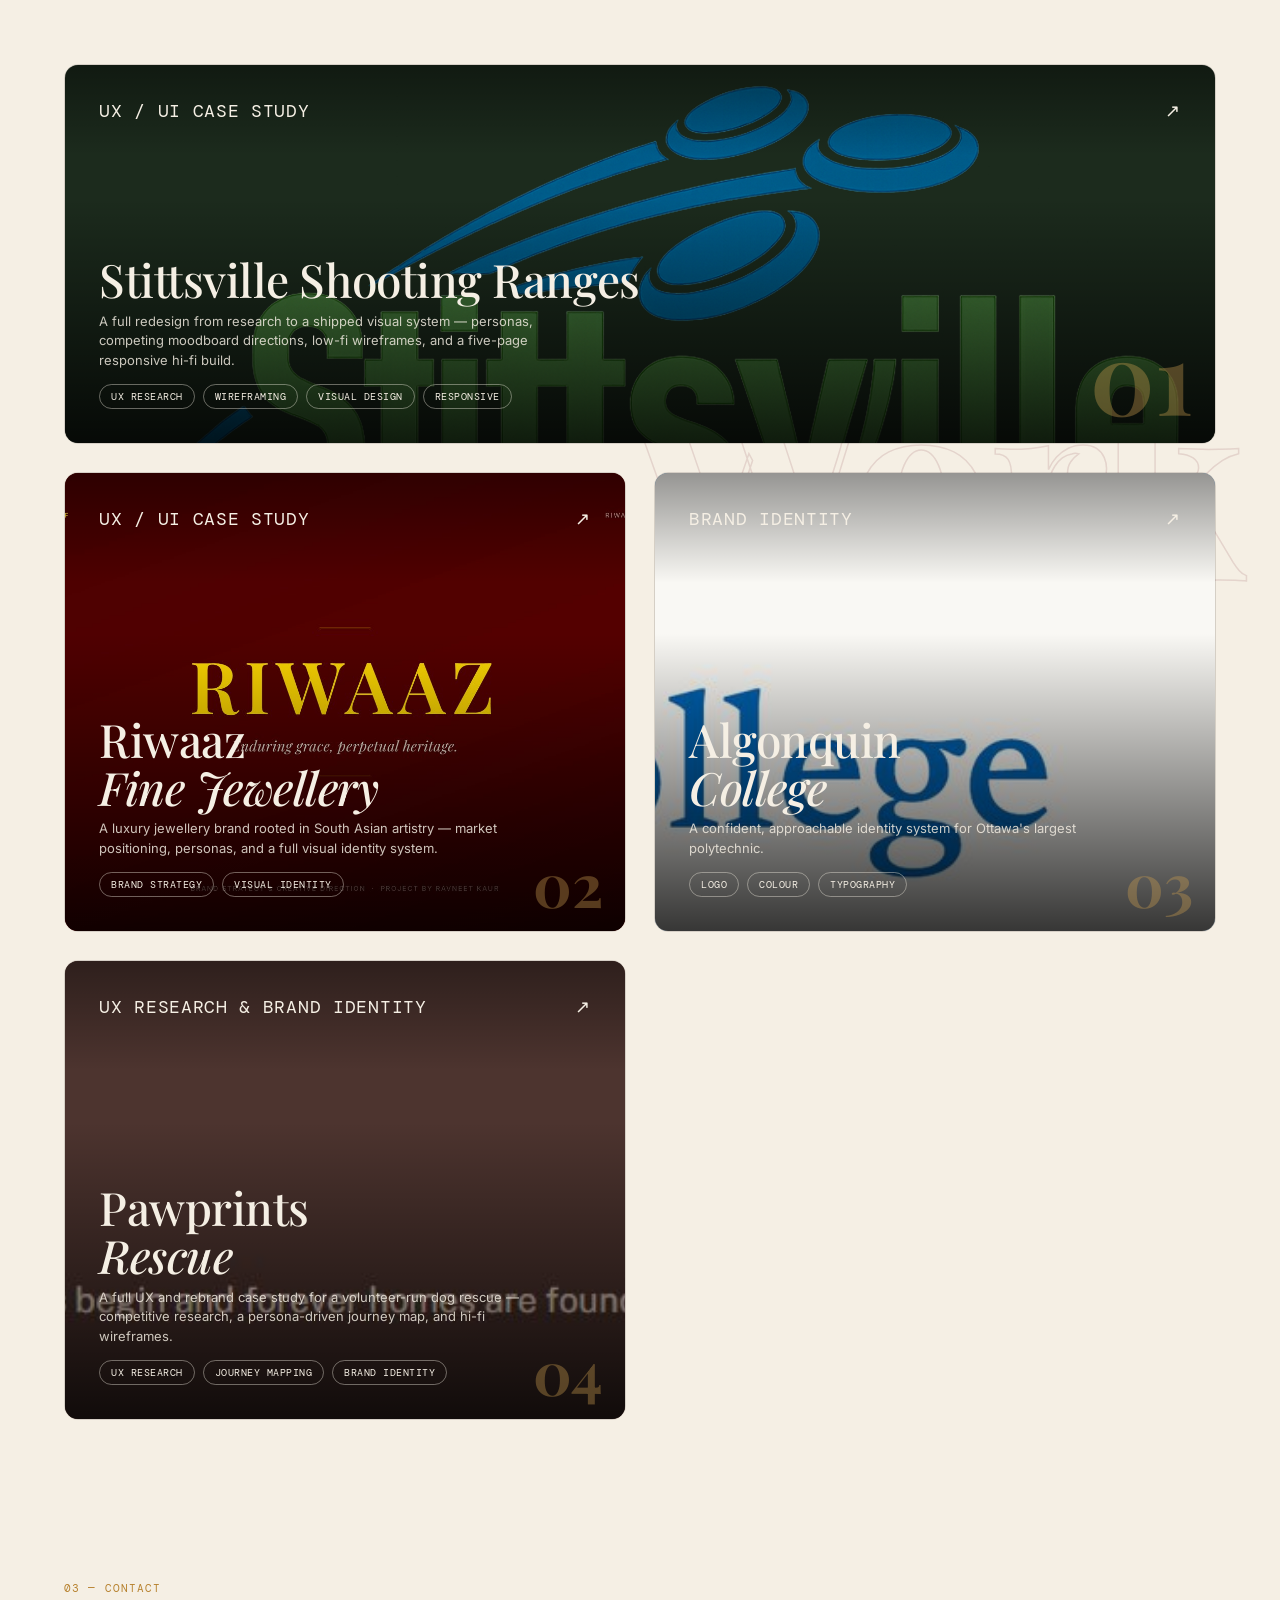
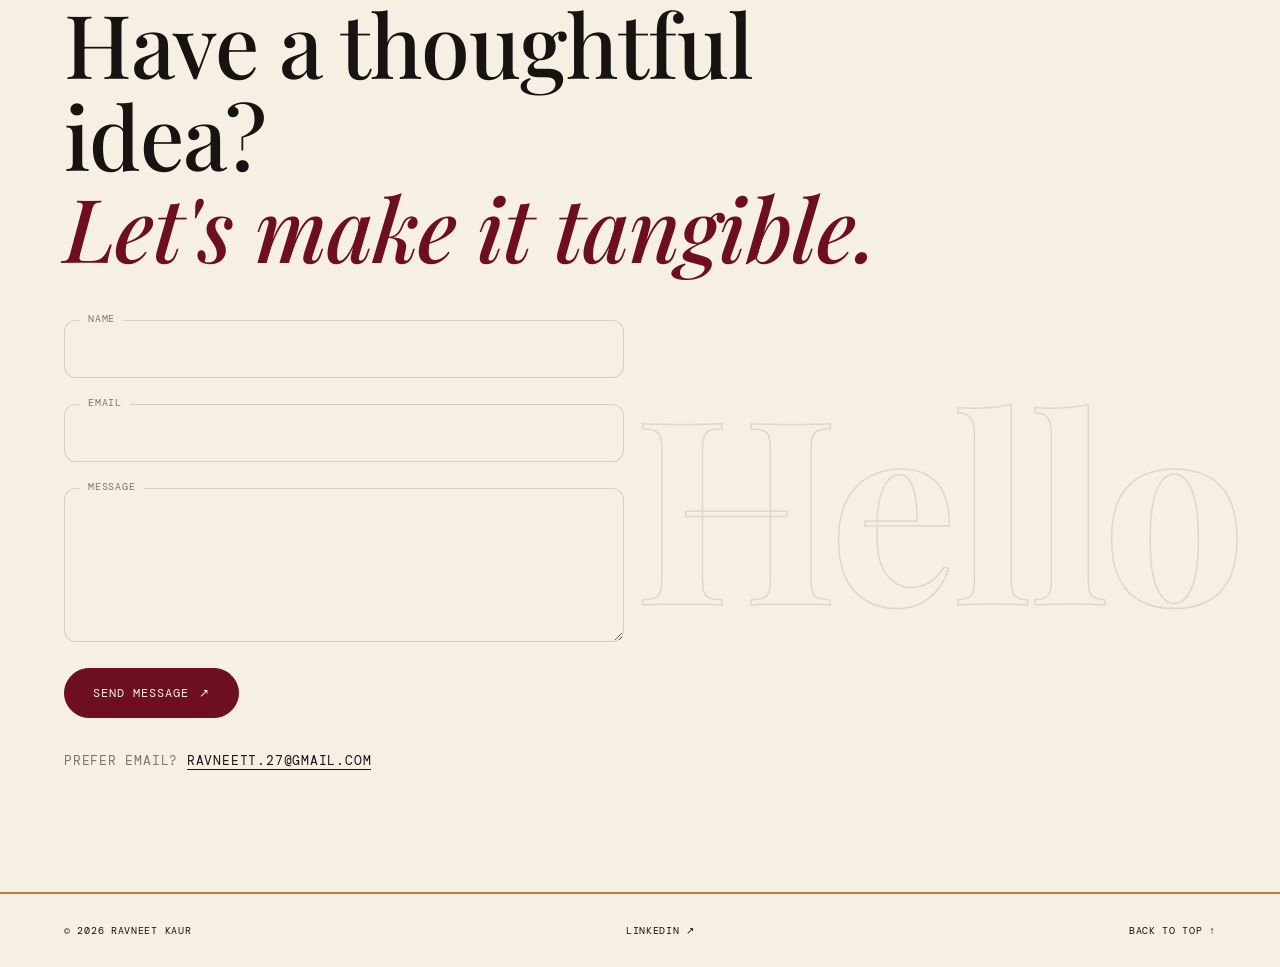
==== commit c0463dd9: "changes made according to the industry!!" ====
--- a/index.html
+++ b/index.html
@@ -1,5 +1,5 @@
 <!doctype html>
-<html lang="en" class="home-page">
+<html lang="en">
 
 <head>
   <meta charset="UTF-8" />
@@ -9,31 +9,195 @@
   <link rel="stylesheet" href="styles.css" />
 </head>
 
-<body class="home-page">
-  <header class="site-header is-dark">
+<body>
+  <header class="site-header is-static">
     <a class="monogram" href="#top" aria-label="Ravneet Kaur home">RK</a>
     <button class="menu-toggle" aria-expanded="false" aria-controls="site-nav">Menu</button>
     <nav id="site-nav" class="site-nav" aria-label="Primary navigation">
-      <a href="work.html#work">Selected work</a>
-      <a href="work.html#about">About</a>
-      <a href="work.html#contact">Contact</a>
+      <a href="#work">Selected work</a>
+      <a href="#contact">Contact</a>
     </nav>
   </header>
 
   <main id="top">
-    <section class="hero" aria-labelledby="hero-title">
-      <p class="hero-kicker">Ravneet Kaur <span>Graphic &amp; UX/UI Designer</span></p>
-      <h1 id="hero-title" class="hero-title">Por<span class="pt-outline">tf</span>olio</h1>
-      <div class="hero-portrait">
-        <img src="assets/rk.png" alt="Portrait of Ravneet Kaur." />
-      </div>
-      <div class="hero-footer">
-        <p>Graphic design · Brand identity<br />UX/UI · Ottawa, Canada</p>
-        <a class="circle-link" href="work.html#work">Explore work <span aria-hidden="true"></span></a>
-      </div>
+    <section id="about" class="home-about-section" aria-labelledby="home-about-title">
+      <span class="section-watermark" aria-hidden="true">01</span>
+      <div class="home-about-visual">
+        <div class="home-about-media">
+          <img src="assets/rk.png" alt="Portrait of Ravneet Kaur." />
+        </div>
+        <span class="about-badge"><span class="dot" aria-hidden="true"></span>Available for freelance</span>
+      </div>
+      <div class="home-about-copy">
+        <p class="eyebrow">01 — About me</p>
+        <h2 id="home-about-title">Hi, I'm Ravneet <em>— nice to meet you.</em></h2>
+        <p>I'm an Interactive Media Design professional and Algonquin College graduate specializing in UX/UI design,
+          web development, and digital branding. I build design systems with a point of view: wireframes and
+          personas that actually get used, and interfaces that hold up past the first mockup.</p>
+        <p>I love finding the right balance of colour, type, and emotion — turning "what if?" ideas into "wow, that
+          works" designs.</p>
+
+        <div class="about-meta">
+          <div>
+            <h4>Education</h4>
+            <ul>
+              <li>Interactive Media Design</li>
+              <li>Computer Programming</li>
+              <li>Algonquin College, Ottawa</li>
+            </ul>
+          </div>
+          <div>
+            <h4>Tools</h4>
+            <ul>
+              <li>Figma · Adobe Creative Suite</li>
+              <li>HTML, CSS, JavaScript, PHP</li>
+              <li>WordPress · Shopify · Drupal</li>
+            </ul>
+          </div>
+          <div>
+            <h4>Focus</h4>
+            <ul>
+              <li>UX / UI Design</li>
+              <li>Visual &amp; Brand Identity</li>
+              <li>Front-End Development</li>
+            </ul>
+          </div>
+        </div>
+
+        <div class="document-links" aria-label="Professional documents">
+          <a class="text-link" href="assets/ravneet-kaur-cv.pdf" target="_blank" rel="noopener">View CV
+            <span>↗</span></a>
+        </div>
+      </div>
+    </section>
+
+    <div class="marquee-band" aria-hidden="true">
+      <div class="marquee-track">
+        <span>UX / UI Design</span><span>Brand Identity</span><span>Front-End Development</span><span>Available for
+          Freelance</span>
+        <span>UX / UI Design</span><span>Brand Identity</span><span>Front-End Development</span><span>Available for
+          Freelance</span>
+      </div>
+    </div>
+
+    <section id="work" class="work-section" aria-labelledby="work-title">
+      <span class="section-watermark" aria-hidden="true">Work</span>
+      <div class="section-heading">
+        <p class="eyebrow">02 — Selected work</p>
+        <h2 id="work-title">Brand systems and product experiences, built from research to final pixel.</h2>
+      </div>
+
+      <div class="work-grid">
+        <a class="work-card wc-stittsville" href="work/stittsville-shooting-ranges.html"
+          style="--card-image: url('assets/stittsville/logo.png'); --card-image-position: center top;">
+          <div class="work-card-top">
+            <span>UX / UI Case Study</span>
+            <span aria-hidden="true">↗</span>
+          </div>
+          <div>
+            <h3>Stittsville Shooting Ranges</h3>
+            <p>A full redesign from research to a shipped visual system — personas, competing moodboard directions,
+              low-fi wireframes, and a five-page responsive hi-fi build.</p>
+            <div class="work-card-tags">
+              <span>UX Research</span>
+              <span>Wireframing</span>
+              <span>Visual Design</span>
+              <span>Responsive</span>
+            </div>
+          </div>
+          <span class="work-card-index" aria-hidden="true">01</span>
+        </a>
+
+        <a class="work-card wc-riwaaz" href="work/riwaaz.html" style="--card-image: url('assets/riwaaz/01-cover.jpg');">
+          <div class="work-card-top">
+            <span>UX / UI Case Study</span>
+            <span aria-hidden="true">↗</span>
+          </div>
+          <div>
+            <h3>Riwaaz<br /><em>Fine Jewellery</em></h3>
+            <p>A luxury jewellery brand rooted in South Asian artistry — market positioning, personas, and a full visual
+              identity system.</p>
+            <div class="work-card-tags">
+              <span>Brand Strategy</span>
+              <span>Visual Identity</span>
+            </div>
+          </div>
+          <span class="work-card-index" aria-hidden="true">02</span>
+        </a>
+
+        <a class="work-card wc-algonquin" href="work/algonquin-college.html"
+          style="--card-image: url('assets/algonquin/01-cover.jpg'); --card-image-position: 61.5% 33%; --card-image-size: 480% auto;">
+          <div class="work-card-top">
+            <span>Brand Identity</span>
+            <span aria-hidden="true">↗</span>
+          </div>
+          <div>
+            <h3>Algonquin<br /><em>College</em></h3>
+            <p>A confident, approachable identity system for Ottawa's largest polytechnic.</p>
+            <div class="work-card-tags">
+              <span>Logo</span>
+              <span>Colour</span>
+              <span>Typography</span>
+            </div>
+          </div>
+          <span class="work-card-index" aria-hidden="true">03</span>
+        </a>
+
+        <a class="work-card wc-dog-rescue" href="work/dog-rescue.html"
+          style="--card-image: url('assets/dog-rescue/01-cover.jpg');">
+          <div class="work-card-top">
+            <span>UX Research &amp; Brand Identity</span>
+            <span aria-hidden="true">↗</span>
+          </div>
+          <div>
+            <h3>Pawprints<br /><em>Rescue</em></h3>
+            <p>A full UX and rebrand case study for a volunteer-run dog rescue — competitive research, a
+              persona-driven journey map, and hi-fi wireframes.</p>
+            <div class="work-card-tags">
+              <span>UX Research</span>
+              <span>Journey Mapping</span>
+              <span>Brand Identity</span>
+            </div>
+          </div>
+          <span class="work-card-index" aria-hidden="true">04</span>
+        </a>
+      </div>
+    </section>
+
+    <section id="contact" class="contact-section" aria-labelledby="contact-title">
+      <span class="section-watermark" aria-hidden="true">Hello</span>
+      <p class="eyebrow">03 — Contact</p>
+      <h2 id="contact-title">Have a thoughtful idea?<br /><em>Let's make it tangible.</em></h2>
+
+      <form class="contact-form" action="https://formspree.io/f/xzdnepqq" method="POST">
+        <div class="form-row">
+          <label for="cf-name">Name</label>
+          <input type="text" id="cf-name" name="name" autocomplete="name" required />
+        </div>
+        <div class="form-row">
+          <label for="cf-email">Email</label>
+          <input type="email" id="cf-email" name="email" autocomplete="email" required />
+        </div>
+        <div class="form-row">
+          <label for="cf-message">Message</label>
+          <textarea id="cf-message" name="message" rows="5" required></textarea>
+        </div>
+        <input type="text" name="_gotcha" tabindex="-1" autocomplete="off" style="position:absolute; left:-9999px;" />
+        <div class="form-submit-row">
+          <button type="submit" class="text-link contact-submit">Send message <span>↗</span></button>
+          <p class="form-status" role="status" aria-live="polite"></p>
+        </div>
+      </form>
+      <p class="contact-alt">Prefer email? <a href="mailto:ravneett.27@gmail.com">ravneett.27@gmail.com</a></p>
     </section>
   </main>
+
+  <footer>
+    <p>© <span id="year"></span> Ravneet Kaur</p>
+    <a href="https://www.linkedin.com/in/ravneetkaur2709" target="_blank" rel="noopener">LinkedIn <span>↗</span></a>
+    <a href="#top">Back to top ↑</a>
+  </footer>
   <script src="script.js"></script>
 </body>
 
-</html>+</html>
--- a/styles.css
+++ b/styles.css
@@ -1,13 +1,14 @@
-@import url('https://fonts.googleapis.com/css2?family=Anton&family=Playfair+Display:ital,wght@0,400..900;1,400..900&family=Inter:ital,wght@0,300..800;1,300..800&family=DM+Mono:wght@400;500&display=swap');
+@import url('https://fonts.googleapis.com/css2?family=Playfair+Display:ital,wght@0,400..900;1,400..900&family=Inter:ital,wght@0,300..800;1,300..800&family=DM+Mono:wght@400;500&display=swap');
 
 :root {
     --ink: #171310;
     --paper: #f5efe4;
     --paper-dim: #ece4d4;
     --gold: #b7822f;
+    --burgundy: #6d0f1f;
+    --burgundy-deep: #3d0812;
     --line: rgba(23, 19, 16, .14);
     --display: "Playfair Display", Georgia, serif;
-    --hero-display: "Anton", "Arial Narrow", Impact, sans-serif;
     --sans: "Inter", "Helvetica Neue", Arial, sans-serif;
     --mono: "DM Mono", monospace;
 }
@@ -29,77 +30,156 @@
     overflow-x: hidden;
 }
 
-html.home-page,
-body.home-page {
-    height: 100%;
-    overflow: hidden;
-}
-
-/* ---------- Shared entrance / idle animations ---------- */
-
-@keyframes fade-up {
-    from {
-        opacity: 0;
-        transform: translateY(18px);
-    }
-
-    to {
-        opacity: 1;
-        transform: translateY(0);
-    }
-}
-
-@keyframes fade-down {
-    from {
-        opacity: 0;
-        transform: translateY(-16px);
-    }
-
-    to {
-        opacity: 1;
-        transform: translateY(0);
-    }
-}
-
-@keyframes fade-in {
-    from {
-        opacity: 0;
-    }
-
-    to {
-        opacity: 1;
-    }
-}
-
-@keyframes portrait-in {
-    from {
-        opacity: 0;
-        transform: translateX(-50%) translateY(48px);
-    }
-
-    to {
-        opacity: 1;
-        transform: translateX(-50%) translateY(0);
-    }
-}
-
-@keyframes float {
-
-    0%,
-    100% {
-        transform: translateY(0);
-    }
-
-    50% {
-        transform: translateY(-10px);
-    }
-}
+/* ---------- Reduced motion ---------- */
 
 @media (prefers-reduced-motion: reduce) {
     * {
         animation-duration: .001ms !important;
         animation-iteration-count: 1 !important;
         transition-duration: .001ms !important;
+    }
+}
+
+/* ---------- Texture, cursor, scroll motion ---------- */
+
+body:after {
+    content: "";
+    position: fixed;
+    inset: 0;
+    z-index: 999;
+    pointer-events: none;
+    opacity: .045;
+    mix-blend-mode: overlay;
+    background-image: url("data:image/svg+xml;utf8,<svg xmlns='http://www.w3.org/2000/svg' width='140' height='140'><filter id='n'><feTurbulence type='fractalNoise' baseFrequency='0.85' numOctaves='2' stitchTiles='stitch'/></filter><rect width='100%25' height='100%25' filter='url(%23n)'/></svg>");
+}
+
+::selection {
+    background: var(--burgundy);
+    color: var(--paper);
+}
+
+::-webkit-scrollbar {
+    width: 11px;
+}
+
+::-webkit-scrollbar-track {
+    background: var(--paper);
+}
+
+::-webkit-scrollbar-thumb {
+    background: var(--paper-dim);
+    border-radius: 999px;
+    border: 2px solid var(--paper);
+}
+
+::-webkit-scrollbar-thumb:hover {
+    background: var(--gold);
+}
+
+html {
+    scrollbar-color: var(--paper-dim) var(--paper);
+}
+
+.cursor-dot,
+.cursor-ring {
+    position: fixed;
+    top: 0;
+    left: 0;
+    border-radius: 50%;
+    pointer-events: none;
+    z-index: 1000;
+    transform: translate(-50%, -50%);
+    will-change: transform;
+}
+
+.cursor-dot {
+    width: 6px;
+    height: 6px;
+    background: var(--gold);
+}
+
+.cursor-ring {
+    width: 34px;
+    height: 34px;
+    border: 1px solid rgba(183, 130, 47, .55);
+    transition: width .25s cubic-bezier(.2, .7, .2, 1), height .25s cubic-bezier(.2, .7, .2, 1), background .25s, border-color .25s;
+}
+
+.cursor-ring.is-active {
+    width: 56px;
+    height: 56px;
+    background: rgba(183, 130, 47, .12);
+    border-color: var(--gold);
+}
+
+body.has-custom-cursor,
+body.has-custom-cursor a,
+body.has-custom-cursor button {
+    cursor: none;
+}
+
+.reveal {
+    opacity: 0;
+    transform: translateY(26px);
+    transition: opacity .8s cubic-bezier(.2, .7, .2, 1), transform .8s cubic-bezier(.2, .7, .2, 1);
+}
+
+.reveal.is-visible {
+    opacity: 1;
+    transform: translateY(0);
+}
+
+.section-watermark {
+    position: absolute;
+    top: 50%;
+    right: 3vw;
+    transform: translateY(-50%);
+    font: 700 clamp(110px, 20vw, 320px)/1 var(--display);
+    color: transparent;
+    -webkit-text-stroke: 1.5px rgba(109, 15, 31, .12);
+    letter-spacing: -.02em;
+    z-index: -1;
+    pointer-events: none;
+    user-select: none;
+    white-space: nowrap;
+}
+
+.marquee-band {
+    overflow: hidden;
+    background: linear-gradient(100deg, var(--burgundy) 0%, var(--burgundy-deep) 100%);
+    color: var(--paper);
+    padding: 18px 0;
+}
+
+.marquee-track {
+    display: flex;
+    width: max-content;
+    animation: marquee 24s linear infinite;
+}
+
+.marquee-track span {
+    display: inline-flex;
+    align-items: center;
+    font: 13px var(--mono);
+    text-transform: uppercase;
+    letter-spacing: .12em;
+    white-space: nowrap;
+    padding: 0 20px;
+}
+
+.marquee-track span:after {
+    content: "•";
+    color: var(--gold);
+    margin-left: 40px;
+}
+
+@keyframes marquee {
+    from {
+        transform: translateX(0);
+    }
+
+    to {
+        transform: translateX(-50%);
     }
 }
 
@@ -158,17 +238,18 @@
     z-index: 20;
 }
 
-.site-header.is-dark {
-    color: var(--paper);
-    animation: fade-down .8s ease .1s both;
-}
-
 .site-header.is-static {
     position: sticky;
     top: 0;
     color: var(--ink);
     background: var(--paper);
-    border-bottom: 1px solid var(--line);
+    border-bottom: 2px solid var(--gold);
+    transition: box-shadow .3s, min-height .3s;
+}
+
+.site-header.is-static.is-scrolled {
+    min-height: 70px;
+    box-shadow: 0 16px 34px -22px rgba(109, 15, 31, .45);
 }
 
 .monogram {
@@ -177,10 +258,11 @@
     font-style: italic;
     letter-spacing: -1px;
     display: inline-block;
-    transition: transform .35s cubic-bezier(.2, .7, .2, 1);
+    transition: transform .35s cubic-bezier(.2, .7, .2, 1), color .3s;
 }
 
 .monogram:hover {
+    color: var(--burgundy);
     transform: rotate(-6deg) scale(1.08);
 }
 
@@ -243,210 +325,119 @@
     transform: translate(2px, -2px);
 }
 
-.circle-link {
-    position: relative;
-    width: 112px;
-    height: 112px;
-    border: 1px solid currentColor;
-    border-radius: 50%;
-    display: flex;
-    flex-direction: column;
+/* ---------- About (homepage) ---------- */
+
+.home-about-section {
+    position: relative;
+    overflow: hidden;
+    isolation: isolate;
+    padding: 150px 5vw 130px;
+    display: grid;
+    grid-template-columns: minmax(260px, 420px) 1fr;
+    gap: 60px;
     align-items: center;
-    justify-content: center;
-    gap: 8px;
-    text-transform: uppercase;
-    font: 9px var(--mono);
-    letter-spacing: .07em;
-    transition: transform .4s cubic-bezier(.2, .7, .2, 1), background .3s, color .3s, box-shadow .4s;
-    flex-shrink: 0;
-}
-
-.circle-link span {
-    font-size: 18px;
-    transition: transform .35s cubic-bezier(.2, .7, .2, 1);
-}
-
-.circle-link:hover {
-    background: var(--paper);
-    transform: scale(1.08);
-    box-shadow: 0 14px 34px rgba(183, 130, 47, .35);
-}
-
-.circle-link:hover span:first-child {
-    transform: translateY(4px);
-}
-
-.circle-link:hover span:first-child,
-.hero .circle-link:hover {
-    color: var(--ink);
-}
-
-.hero .circle-link:before {
-    content: "";
-    position: absolute;
-    inset: 0;
-    border-radius: 50%;
-    border: 1px solid currentColor;
-    opacity: 0;
-    animation: circle-ripple 2.6s cubic-bezier(.3, 0, .3, 1) 1.6s infinite;
-    pointer-events: none;
-}
-
-.hero .circle-link:hover:before {
-    animation-play-state: paused;
-    opacity: 0;
-}
-
-@keyframes circle-ripple {
-    0% {
-        transform: scale(1);
-        opacity: .5;
-    }
-
-    100% {
-        transform: scale(1.5);
-        opacity: 0;
-    }
-}
-
-/* ---------- Hero ---------- */
-
-.hero {
-    min-height: 100svh;
-    margin: 4px;
-    padding: 118px 5.5vw 44px;
-    display: flex;
-    flex-direction: column;
-    justify-content: space-between;
-    position: relative;
-    isolation: isolate;
-    background: #171310;
-    color: var(--paper);
+}
+
+.home-about-visual {
+    position: relative;
+    z-index: 1;
+    transform: rotate(-2.5deg);
+    transition: transform .5s cubic-bezier(.2, .7, .2, 1);
+}
+
+.home-about-visual:hover {
+    transform: rotate(0deg) scale(1.02);
+}
+
+.home-about-media {
+    aspect-ratio: 4 / 5;
+    border-radius: 18px;
     overflow: hidden;
-    border: 1px solid rgba(245, 239, 228, .7);
-}
-
-.hero:before {
-    content: "";
-    position: absolute;
-    inset: 25px;
-    border: 1px solid rgba(245, 239, 228, .12);
-    pointer-events: none;
-}
-
-.hero-kicker,
-.hero-footer,
-.hero-url {
-    position: relative;
-    z-index: 3;
-}
-
-.hero-kicker {
-    margin: 0;
-    padding-left: 17px;
-    font: 15px var(--sans);
-    border-left: 2px solid var(--gold);
-    animation: fade-up .8s cubic-bezier(.2, .7, .2, 1) .2s both;
-}
-
-.hero-kicker span {
-    display: block;
-    margin-top: 4px;
-    font: 9px var(--mono);
-    text-transform: uppercase;
-    letter-spacing: .08em;
-    color: rgba(245, 239, 228, .7);
-}
-
-.hero-title {
-    position: absolute;
-    z-index: 2;
-    left: 50%;
-    top: 46%;
-    transform: translate(-50%, -50%);
-    width: 100%;
-    margin: 0;
-    max-width: none;
-    white-space: nowrap;
-    text-align: center;
-    font: 400 clamp(70px, 15.4vw, 232px)/.78 var(--hero-display);
-    letter-spacing: .004em;
-    text-transform: uppercase;
-    color: rgba(245, 239, 228, .95);
-    text-shadow: 0 18px 40px rgba(0, 0, 0, .4);
-    animation: fade-in 1.1s ease .35s both;
-}
-
-.hero-title .pt-outline {
-    color: transparent;
-    -webkit-text-stroke: 1.5px rgba(245, 239, 228, .9);
-    text-shadow: none;
-}
-
-.hero-footer {
-    display: flex;
-    justify-content: space-between;
-    align-items: end;
-    gap: 30px;
-    width: 100%;
-    animation: fade-up 1s cubic-bezier(.2, .7, .2, 1) .55s both;
-}
-
-.hero-footer>p {
-    font: 10px/1.55 var(--mono);
-    text-transform: uppercase;
-    letter-spacing: .06em;
-    max-width: 310px;
-    margin: 0;
-    color: rgba(245, 239, 228, .75);
-}
-
-.hero-portrait {
-    position: absolute;
-    z-index: 1;
-    left: 50%;
-    bottom: 0;
-    width: clamp(300px, 34vw, 500px);
-    aspect-ratio: 421 / 457;
-    animation: portrait-in .9s cubic-bezier(.2, .7, .2, 1) .3s both;
-}
-
-.hero-portrait img {
+    background: var(--paper-dim);
+    border: 1px solid var(--line);
+    box-shadow: 22px 26px 0 -4px var(--burgundy);
+}
+
+.home-about-media img {
     width: 100%;
     height: 100%;
-    object-fit: contain;
-    object-position: center bottom;
-    filter: saturate(.92) contrast(1.06) drop-shadow(0 20px 34px rgba(0, 0, 0, .48));
-    animation: float 6s ease-in-out 1.3s infinite;
-}
-
-.hero-url {
+    object-fit: cover;
+    object-position: top center;
+}
+
+.about-badge {
     position: absolute;
-    z-index: 3;
-    right: 5.5vw;
-    bottom: 58px;
-    margin: 0;
+    left: -14px;
+    bottom: -16px;
+    z-index: 2;
+    display: flex;
+    align-items: center;
+    gap: 9px;
+    background: var(--burgundy);
+    color: var(--paper);
+    border: 1px solid var(--burgundy);
+    border-radius: 999px;
+    padding: 11px 18px 11px 13px;
     font: 10px var(--mono);
     text-transform: uppercase;
-    letter-spacing: .07em;
-    color: rgba(245, 239, 228, .75);
-}
-
-@media (max-width:900px) {
-    .hero-title {
-        top: auto;
-        bottom: 221px;
-        transform: translate(-50%, 50%);
-    }
-
-    .hero-portrait {
-        width: 300px;
-    }
+    letter-spacing: .06em;
+    box-shadow: 0 16px 30px -14px rgba(23, 19, 16, .5);
+}
+
+.about-badge .dot {
+    width: 8px;
+    height: 8px;
+    border-radius: 50%;
+    background: var(--gold);
+    animation: pulse 1.8s ease-in-out infinite;
+    flex-shrink: 0;
+}
+
+@keyframes pulse {
+
+    0%,
+    100% {
+        box-shadow: 0 0 0 0 rgba(183, 130, 47, .5);
+    }
+
+    50% {
+        box-shadow: 0 0 0 7px rgba(183, 130, 47, 0);
+    }
+}
+
+.home-about-copy {
+    position: relative;
+    z-index: 1;
+    max-width: 640px;
+}
+
+.home-about-copy h2 {
+    font: 500 clamp(36px, 5.6vw, 66px)/1.1 var(--display);
+    margin: 18px 0 26px;
+}
+
+.home-about-copy h2 em,
+.contact-section h2 em {
+    color: var(--burgundy);
+}
+
+.home-about-copy p {
+    font: 16px/1.7 var(--sans);
+    color: rgba(23, 19, 16, .78);
+    max-width: 560px;
+}
+
+.home-about-copy .text-link {
+    margin-top: 26px;
+    color: var(--gold);
 }
 
 /* ---------- Work grid (homepage) ---------- */
 
 .work-section {
+    position: relative;
+    overflow: hidden;
+    isolation: isolate;
     padding: 140px 5vw 30px;
 }
 
@@ -456,7 +447,7 @@
 }
 
 .section-heading h2 {
-    font: 500 clamp(34px, 4.4vw, 54px)/1.12 var(--display);
+    font: 500 clamp(38px, 6vw, 76px)/1.05 var(--display);
     margin: 18px 0 0;
 }
 
@@ -474,14 +465,16 @@
     min-height: 460px;
     padding: 34px;
     border: 1px solid var(--line);
+    border-radius: 14px;
     overflow: hidden;
     isolation: isolate;
     color: var(--paper);
-}
-
-.work-card:first-child {
-    grid-column: 1 / -1;
-    min-height: 560px;
+    transition: transform .45s cubic-bezier(.2, .7, .2, 1), box-shadow .45s cubic-bezier(.2, .7, .2, 1);
+}
+
+.work-card:hover {
+    transform: translateY(-8px) rotate(-.3deg);
+    box-shadow: 0 30px 50px -20px rgba(109, 15, 31, .55);
 }
 
 .work-card:before {
@@ -506,7 +499,27 @@
 }
 
 .work-card:hover:before {
-    transform: scale(1.05);
+    transform: scale(1.08) rotate(.6deg);
+}
+
+.work-card-index {
+    position: absolute;
+    right: 22px;
+    bottom: 18px;
+    font: 700 60px/1 var(--display);
+    color: rgba(199, 155, 80, .38);
+    pointer-events: none;
+}
+
+@media (min-width:900px) {
+    .work-grid .work-card:first-child {
+        grid-column: 1 / -1;
+        min-height: 380px;
+    }
+
+    .work-grid .work-card:first-child .work-card-index {
+        font-size: 100px;
+    }
 }
 
 .work-card-top {
@@ -528,7 +541,7 @@
 }
 
 .work-card h3 {
-    font: 500 clamp(26px, 3vw, 40px)/1.08 var(--display);
+    font: 500 clamp(28px, 3.6vw, 46px)/1.05 var(--display);
     margin: 0 0 8px;
 }
 
@@ -567,42 +580,19 @@
     --card-bg: #1c2b1d;
 }
 
+.wc-dog-rescue {
+    --card-bg: #4e342e;
+}
+
 /* ---------- About / Contact ---------- */
-
-.about-section {
-    padding: 130px 5vw;
-    background: #171310;
-    color: var(--paper);
-    margin-top: 4px;
-}
-
-.about-copy {
-    max-width: 760px;
-}
-
-.about-copy h2 {
-    font: 500 clamp(30px, 4vw, 48px)/1.18 var(--display);
-    margin: 18px 0 30px;
-}
-
-.about-copy p {
-    font: 16px/1.7 var(--sans);
-    color: rgba(245, 239, 228, .82);
-    max-width: 640px;
-}
-
-.about-copy .text-link {
-    margin-top: 24px;
-    color: var(--gold);
-}
 
 .about-meta {
     display: grid;
     grid-template-columns: repeat(3, 1fr);
     gap: 30px;
-    margin-top: 70px;
-    padding-top: 40px;
-    border-top: 1px solid rgba(245, 239, 228, .18);
+    margin-top: 50px;
+    padding-top: 36px;
+    border-top: 1px solid var(--line);
 }
 
 .about-meta h4 {
@@ -618,11 +608,11 @@
     margin: 0;
     padding: 0;
     font: 14px/1.9 var(--sans);
-    color: rgba(245, 239, 228, .85);
+    color: rgba(23, 19, 16, .78);
 }
 
 .document-links {
-    margin-top: 44px;
+    margin-top: 40px;
     display: flex;
     gap: 22px;
     flex-wrap: wrap;
@@ -634,12 +624,15 @@
 }
 
 .contact-section {
+    position: relative;
+    overflow: hidden;
+    isolation: isolate;
     padding: 130px 5vw 110px;
     text-align: left;
 }
 
 .contact-section h2 {
-    font: 500 clamp(32px, 5vw, 60px)/1.12 var(--display);
+    font: 500 clamp(38px, 7vw, 88px)/1.05 var(--display);
     margin-bottom: 46px;
     max-width: 900px;
 }
@@ -658,20 +651,28 @@
 }
 
 .contact-form {
+    position: relative;
+    z-index: 1;
     max-width: 560px;
     display: flex;
     flex-direction: column;
-    gap: 30px;
+    gap: 26px;
 }
 
 .form-row {
+    position: relative;
     display: flex;
     flex-direction: column;
-    gap: 10px;
 }
 
 .form-row label {
-    font: 11px var(--mono);
+    position: absolute;
+    top: -8px;
+    left: 16px;
+    z-index: 1;
+    background: var(--paper);
+    padding: 0 8px;
+    font: 10px var(--mono);
     text-transform: uppercase;
     letter-spacing: .08em;
     color: rgba(23, 19, 16, .55);
@@ -682,17 +683,19 @@
     width: 100%;
     font: 16px/1.5 var(--sans);
     color: var(--ink);
-    background: transparent;
-    border: none;
-    border-bottom: 1px solid var(--line);
-    padding: 10px 0;
+    background: var(--paper);
+    border: 1px solid var(--line);
+    border-radius: 12px;
+    padding: 18px 18px 14px;
     resize: vertical;
+    transition: border-color .25s, box-shadow .25s;
 }
 
 .form-row input:focus,
 .form-row textarea:focus {
     outline: none;
-    border-bottom-color: var(--ink);
+    border-color: var(--gold);
+    box-shadow: 0 0 0 4px rgba(183, 130, 47, .14);
 }
 
 .form-submit-row {
@@ -703,15 +706,33 @@
 }
 
 .contact-submit {
-    background: none;
-    border: none;
-    padding: 0;
+    display: inline-flex;
+    align-items: center;
+    gap: 10px;
+    background: var(--burgundy);
+    color: var(--paper);
+    border: 1px solid var(--burgundy);
+    border-radius: 999px;
+    padding: 16px 28px;
+    font: 12px var(--mono);
+    text-transform: uppercase;
+    letter-spacing: .08em;
     cursor: pointer;
+    transition: background .3s, color .3s, transform .3s, box-shadow .3s;
+}
+
+.contact-submit:hover {
+    background: var(--gold);
+    border-color: var(--gold);
+    color: var(--ink);
+    transform: translateY(-3px);
+    box-shadow: 0 18px 30px -16px rgba(183, 130, 47, .65);
 }
 
 .contact-submit:disabled {
     opacity: .5;
     cursor: default;
+    transform: none;
 }
 
 .form-status {
@@ -740,21 +761,40 @@
 .contact-alt a {
     color: var(--ink);
     border-bottom: 1px solid currentColor;
+    transition: color .25s;
+}
+
+.contact-alt a:hover {
+    color: var(--burgundy);
 }
 
 footer {
-    padding: 26px 5vw;
+    padding: 30px 5vw;
     display: flex;
     justify-content: space-between;
     align-items: center;
     font: 10px var(--mono);
     text-transform: uppercase;
     letter-spacing: .07em;
-    border-top: 1px solid var(--line);
+    border-top: 2px solid var(--gold);
 }
 
 footer p {
     margin: 0;
+}
+
+footer a {
+    display: inline-flex;
+    align-items: center;
+    gap: 6px;
+}
+
+footer a span {
+    transition: transform .25s cubic-bezier(.2, .7, .2, 1);
+}
+
+footer a:hover span {
+    transform: translate(3px, -3px);
 }
 
 /* ============================================================
@@ -762,55 +802,99 @@
    ============================================================ */
 
 .cs-header {
-    padding: 160px 5vw 60px;
-    max-width: 1100px;
+    position: relative;
+    overflow: hidden;
+    isolation: isolate;
+    padding: 170px 5vw 70px;
+    background: var(--cs-header-bg, var(--paper));
+    color: var(--paper);
 }
 
 .cs-header .eyebrow {
+    position: relative;
+    z-index: 1;
     margin-bottom: 22px;
+    color: var(--cs-accent, var(--gold));
 }
 
 .cs-header h1 {
-    font: 500 clamp(40px, 7vw, 88px)/1.02 var(--display);
+    position: relative;
+    z-index: 1;
+    max-width: 1000px;
+    font: 500 clamp(48px, 9vw, 130px)/.98 var(--display);
     margin: 0 0 30px;
 }
 
 .cs-header p.cs-dek {
+    position: relative;
+    z-index: 1;
     font: 18px/1.6 var(--sans);
     max-width: 640px;
-    color: rgba(23, 19, 16, .72);
+    color: rgba(245, 239, 228, .78);
     margin: 0 0 40px;
 }
 
+.cs-header .section-watermark {
+    color: transparent;
+    -webkit-text-stroke: 1.5px rgba(245, 239, 228, .14);
+}
+
 .cs-meta {
+    position: relative;
+    z-index: 1;
     display: flex;
     flex-wrap: wrap;
     gap: 40px;
     padding-top: 30px;
-    border-top: 1px solid var(--line);
+    border-top: 1px solid rgba(245, 239, 228, .2);
 }
 
 .cs-meta div h4 {
     font: 10px var(--mono);
     text-transform: uppercase;
     letter-spacing: .08em;
-    color: var(--gold);
+    color: var(--cs-accent, var(--gold));
     margin: 0 0 8px;
 }
 
 .cs-meta div p {
     font: 14px/1.5 var(--sans);
+    color: rgba(245, 239, 228, .85);
     margin: 0;
     max-width: 220px;
 }
 
 .cs-cover {
     margin: 0 5vw 0;
-}
-
-.cs-cover img {
-    width: 100%;
+    aspect-ratio: 21 / 8;
+    border-radius: 14px;
     border: 1px solid var(--line);
+    background: var(--cs-header-bg, var(--burgundy));
+    display: flex;
+    align-items: center;
+    justify-content: center;
+    overflow: hidden;
+    position: relative;
+    isolation: isolate;
+}
+
+.cs-cover:before {
+    content: "";
+    position: absolute;
+    inset: 0;
+    z-index: -1;
+    background-image: linear-gradient(rgba(245, 239, 228, .06) 1px, transparent 1px),
+        linear-gradient(90deg, rgba(245, 239, 228, .06) 1px, transparent 1px);
+    background-size: 42px 42px;
+}
+
+.cs-cover-mark {
+    font: 500 clamp(32px, 6.5vw, 96px)/1.05 var(--display);
+    font-style: italic;
+    color: rgba(245, 239, 228, .92);
+    letter-spacing: -.01em;
+    text-align: center;
+    padding: 0 40px;
 }
 
 .cs-section {
@@ -829,7 +913,7 @@
 }
 
 .cs-section-head h2 {
-    font: 500 clamp(28px, 3.6vw, 44px)/1.15 var(--display);
+    font: 500 clamp(32px, 5vw, 58px)/1.08 var(--display);
     margin: 16px 0 0;
 }
 
@@ -850,7 +934,7 @@
 }
 
 .cs-pullquote {
-    font: italic 500 clamp(24px, 3vw, 36px)/1.4 var(--display);
+    font: italic 500 clamp(26px, 3.6vw, 42px)/1.35 var(--display);
     max-width: 820px;
     margin: 20px 0;
     color: var(--ink);
@@ -858,11 +942,19 @@
 
 .cs-figure {
     margin: 0;
+    overflow: hidden;
+    border-radius: 14px;
 }
 
 .cs-figure img {
     width: 100%;
     border: 1px solid var(--line);
+    border-radius: 14px;
+    transition: transform .6s cubic-bezier(.2, .7, .2, 1);
+}
+
+.cs-figure:hover img {
+    transform: scale(1.03);
 }
 
 .cs-figure figcaption {
@@ -917,6 +1009,8 @@
 
 .cs-swatch {
     border: 1px solid var(--line);
+    border-radius: 14px;
+    overflow: hidden;
 }
 
 .cs-swatch-color {
@@ -944,13 +1038,6 @@
 
 .cs-proto-mobile {
     flex: 0 0 260px;
-}
-
-.cs-proto-links {
-    display: flex;
-    gap: 40px;
-    margin-top: 20px;
-    flex-wrap: wrap;
 }
 
 .cs-browser-chrome {
@@ -960,6 +1047,7 @@
     padding: 12px 16px;
     background: var(--ink);
     border: 1px solid var(--ink);
+    border-radius: 14px 14px 0 0;
 }
 
 .cs-browser-chrome span {
@@ -987,6 +1075,7 @@
     aspect-ratio: 16 / 10;
     border: 1px solid var(--ink);
     border-top: none;
+    border-radius: 0 0 14px 14px;
 }
 
 .cs-phone-frame {
@@ -1018,13 +1107,9 @@
     border: none;
 }
 
-.cs-proto-link {
-    align-self: flex-start;
-}
-
 .cs-next {
     padding: 100px 5vw;
-    background: #171310;
+    background: linear-gradient(100deg, var(--burgundy) 0%, var(--burgundy-deep) 100%);
     color: var(--paper);
     display: flex;
     justify-content: space-between;
@@ -1046,45 +1131,85 @@
 }
 
 .cs-next h3 {
-    font: 500 clamp(28px, 4vw, 48px)/1.1 var(--display);
+    font: 500 clamp(32px, 5.4vw, 64px)/1.05 var(--display);
     margin: 12px 0 0;
 }
 
 /* project accent themes for case-study headers */
+.cs-header a.text-link {
+    color: var(--cs-accent, var(--gold));
+}
+
 .cs-theme-riwaaz {
     background: #f3e9dd;
+    --cs-header-bg: linear-gradient(155deg, #4a0505 0%, #1f0202 100%);
+    --cs-accent: #dba55f;
 }
 
 .cs-theme-riwaaz .eyebrow {
     color: #800020;
 }
 
+.cs-theme-riwaaz .cs-header .eyebrow {
+    color: var(--cs-accent);
+}
+
 .cs-theme-riwaaz .cs-pullquote {
     color: #550000;
 }
 
 .cs-theme-algonquin {
     background: #eef4f8;
+    --cs-header-bg: linear-gradient(155deg, #0a3a63 0%, #041c30 100%);
+    --cs-accent: #7ec1f0;
 }
 
 .cs-theme-algonquin .eyebrow {
     color: #0063b2;
 }
 
+.cs-theme-algonquin .cs-header .eyebrow {
+    color: var(--cs-accent);
+}
+
 .cs-theme-algonquin .cs-pullquote {
     color: #0063b2;
 }
 
 .cs-theme-stittsville {
     background: #eef1e9;
+    --cs-header-bg: linear-gradient(155deg, #24371f 0%, #101a0d 100%);
+    --cs-accent: #a3c98a;
 }
 
 .cs-theme-stittsville .eyebrow {
     color: #2f4a30;
 }
 
+.cs-theme-stittsville .cs-header .eyebrow {
+    color: var(--cs-accent);
+}
+
 .cs-theme-stittsville .cs-pullquote {
     color: #2f4a30;
+}
+
+.cs-theme-dog-rescue {
+    background: #f7ede0;
+    --cs-header-bg: linear-gradient(155deg, #5c3a2e 0%, #2a1a14 100%);
+    --cs-accent: #e3a97a;
+}
+
+.cs-theme-dog-rescue .eyebrow {
+    color: #9c3b2a;
+}
+
+.cs-theme-dog-rescue .cs-header .eyebrow {
+    color: var(--cs-accent);
+}
+
+.cs-theme-dog-rescue .cs-pullquote {
+    color: #9c3b2a;
 }
 
 /* ============================================================
@@ -1096,14 +1221,23 @@
         grid-template-columns: 1fr;
     }
 
-    .work-card:first-child {
-        grid-column: auto;
-        min-height: 460px;
-    }
-
     .about-meta {
         grid-template-columns: 1fr;
         gap: 34px;
+    }
+
+    .home-about-section {
+        grid-template-columns: 1fr;
+        gap: 34px;
+    }
+
+    .home-about-visual {
+        max-width: 300px;
+        margin: 0 auto;
+    }
+
+    .section-watermark {
+        display: none;
     }
 
     .cs-persona-grid {
@@ -1159,41 +1293,11 @@
         display: flex;
     }
 
-    .hero {
-        min-height: 780px;
-        margin: 3px;
-        padding: 96px 7vw 28px;
-    }
-
-    .hero-title {
-        bottom: 49vw;
-        font-size: 16.5vw;
-    }
-
-    .hero-portrait {
-        width: 66vw;
-    }
-
-    .hero-footer>p {
-        font-size: 8px;
-        max-width: 155px;
-    }
-
-    .circle-link {
-        width: 76px;
-        height: 76px;
-        font-size: 7px;
-    }
-
-    .hero-url {
-        display: none;
-    }
-
     .work-section {
         padding: 85px 6vw 10px;
     }
 
-    .about-section,
+    .home-about-section,
     .contact-section {
         padding: 80px 6vw;
     }
@@ -1208,6 +1312,11 @@
 
     .cs-cover {
         margin: 0 3vw;
+        aspect-ratio: 4 / 3;
+    }
+
+    .cs-cover-mark {
+        padding: 0 20px;
     }
 
     footer {
@@ -1247,8 +1356,4 @@
     .cs-browser-chrome p {
         font-size: 9px;
     }
-
-    .cs-proto-links {
-        gap: 20px;
-    }
 }
